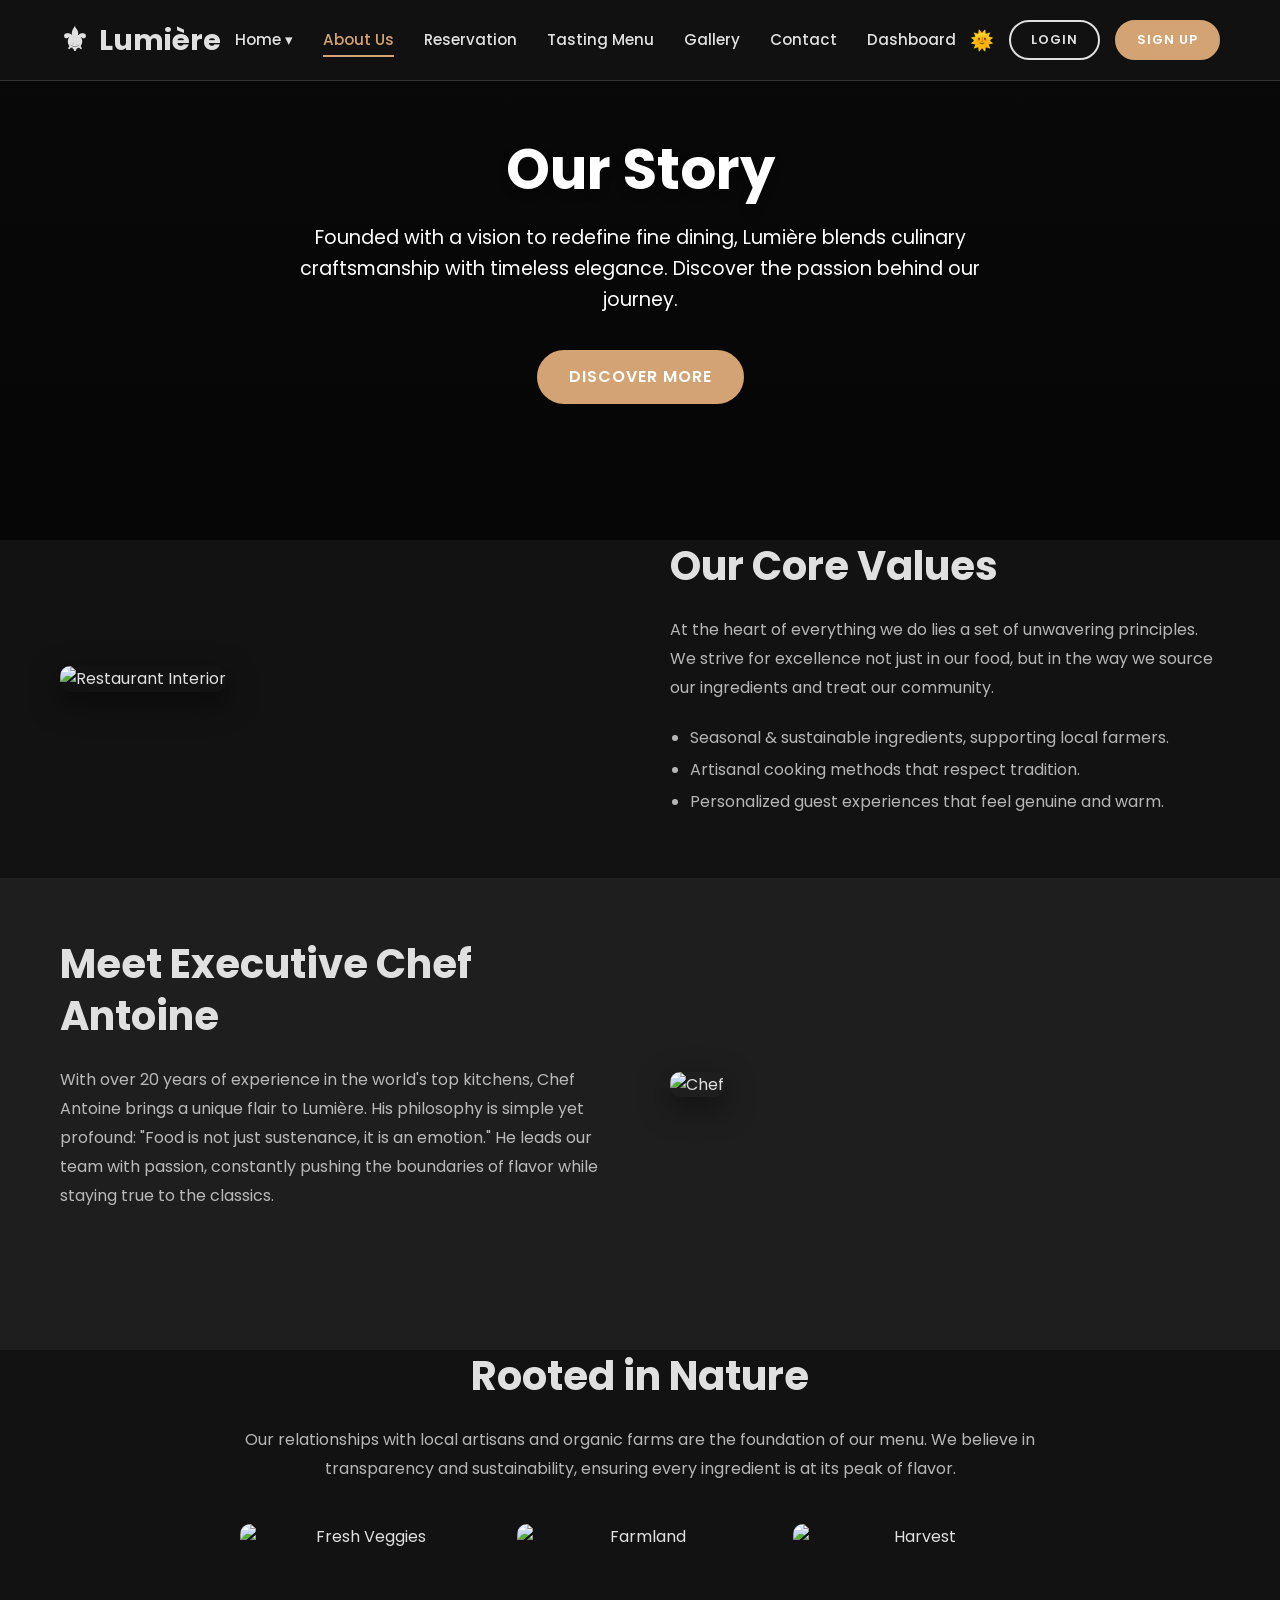
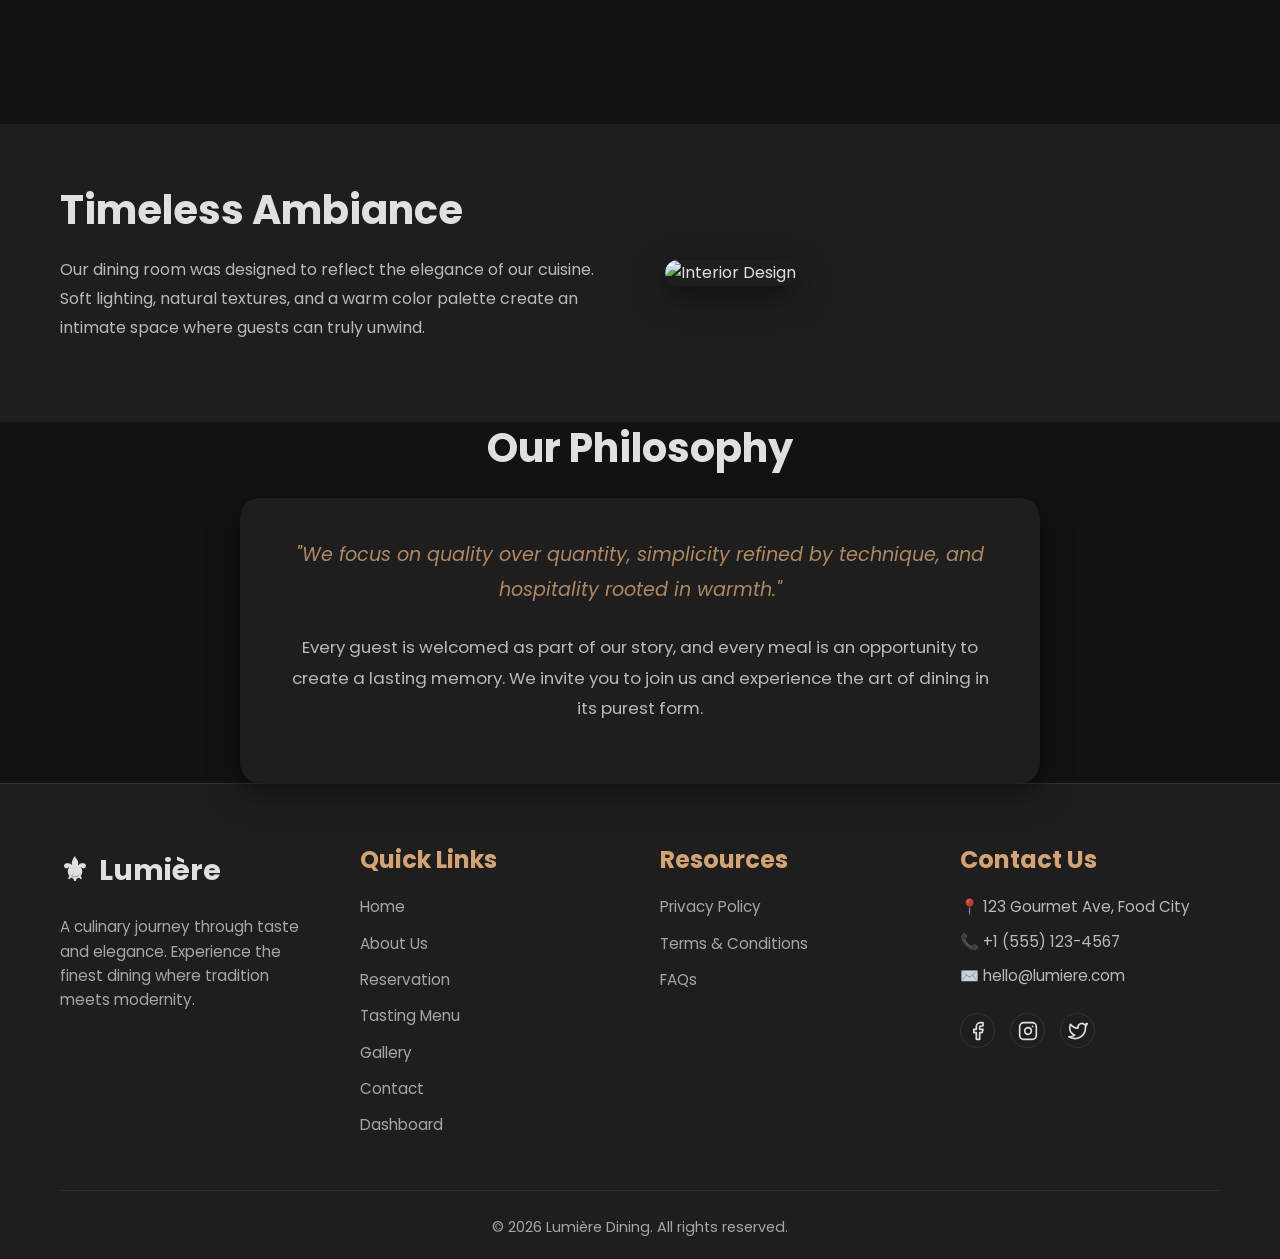
==== about.html @ ebb9480e "space" ====
<!DOCTYPE html>
<html lang="en">

<head>
    <meta charset="UTF-8">
    <meta name="viewport" content="width=device-width, initial-scale=1.0">
    <title>About Us | Lumière Dining</title>
    <link rel="stylesheet" href="css/style.css">
    <link rel="icon"
        href="data:image/svg+xml,<svg xmlns=%22http://www.w3.org/2000/svg%22 viewBox=%220 0 100 100%22><text y=%22.9em%22 font-size=%2290%22>⚜</text></svg>">
    <style>
        .about-img {
            width: 100%;
            height: 400px;
            object-fit: cover;
            border-radius: 10px;
            box-shadow: var(--shadow);
        }
    </style>
</head>

<body data-theme="dark">

    <header>
        <div class="container">
            <nav class="navbar">
                <a href="index.html" class="logo">
                    <span style="font-size: 2rem;">⚜</span> Lumière
                </a>
                <div class="hamburger">☰</div>
                <ul class="nav-links">
                    <li class="nav-item dropdown">
                        <a href="index.html">Home ▾</a>
                        <ul class="dropdown-menu">
                            <li><a href="index.html">Home 1 (Classic)</a></li>
                            <li><a href="home-2.html">Home 2 (Modern)</a></li>
                        </ul>
                    </li>
                    <li class="nav-item"><a href="about.html" class="active">About Us</a></li>
                    <li class="nav-item"><a href="reservation.html">Reservation</a></li>
                    <li class="nav-item"><a href="menu.html">Tasting Menu</a></li>
                    <li class="nav-item"><a href="gallery.html">Gallery</a></li>
                    <li class="nav-item"><a href="contact.html">Contact</a></li>
                    <li class="nav-item"><a href="dashboard.html">Dashboard</a></li>
                </ul>
                <div class="nav-buttons">
                    <button class="theme-toggle" id="theme-toggle"><span>🌞</span></button>
                    <a href="login.html" class="btn btn-outline" style="padding: 8px 20px; font-size: 0.8rem;">Login</a>
                    <a href="signup.html" class="btn" style="padding: 8px 20px; font-size: 0.8rem;">Sign Up</a>
                </div>
            </nav>
        </div>
    </header>

    <!-- Hero Section -->
    <section class="premium-hero"
        style="background-image: url('https://images.unsplash.com/photo-1552566626-52f8b828add9?auto=format&fit=crop&w=1920&q=80');">
        <div class="hero-content">
            <h1 class="fade-in">Our Story</h1>
            <p class="fade-in">Founded with a vision to redefine fine dining, Lumière blends culinary craftsmanship with
                timeless elegance. Discover the passion behind our journey.</p>
            <a href="#core-values" class="btn fade-in">Discover More</a>
        </div>
    </section>

    <!-- Content Sections (Min 5) -->
    <!-- Section 1: Core Values -->
    <section id="core-values" class="container">
        <div class="about-content-grid">
            <div class="slide-in-left">
                <img src="https://images.unsplash.com/photo-1552566626-52f8b828add9?auto=format&fit=crop&w=800&q=80"
                    alt="Restaurant Interior" class="about-img">
            </div>
            <div class="fade-in">
                <h2 style="margin-bottom: 24px;">Our Core Values</h2>
                <p style="opacity: 0.8; margin-bottom: 20px; line-height: 1.8;">
                    At the heart of everything we do lies a set of unwavering principles. We strive for excellence not
                    just in our food, but in the way we source our ingredients and treat our community.
                </p>
                <ul style="margin-top: 20px; opacity: 0.8; list-style: disc; padding-left: 20px; line-height: 2;">
                    <li>Seasonal & sustainable ingredients, supporting local farmers.</li>
                    <li>Artisanal cooking methods that respect tradition.</li>
                    <li>Personalized guest experiences that feel genuine and warm.</li>
                </ul>
            </div>
        </div>
    </section>

    <!-- Section 2: Executive Chef -->
    <section style="background-color: var(--card-bg);">
        <div class="container about-content-grid reverse">
            <div class="slide-in-left">
                <img src="https://images.unsplash.com/photo-1577219491135-ce391730fb2c?auto=format&fit=crop&w=800&q=80"
                    alt="Chef" class="about-img">
            </div>
            <div class="fade-in">
                <h2 style="margin-bottom: 24px;">Meet Executive Chef Antoine</h2>
                <p style="opacity: 0.8; line-height: 1.8;">
                    With over 20 years of experience in the world's top kitchens, Chef Antoine brings a unique flair to
                    Lumière. His philosophy is simple yet profound: "Food is not just sustenance, it is an emotion." He
                    leads our team with passion, constantly pushing the boundaries of flavor while staying true to the
                    classics.
                </p>
            </div>
        </div>
    </section>

    <!-- Section 3: Organic Partnerships -->
    <section class="container">
        <div style="text-align: center; max-width: 800px; margin: 0 auto;">
            <h2 class="fade-in" style="margin-bottom: 24px;">Rooted in Nature</h2>
            <p class="fade-in" style="opacity: 0.8; line-height: 1.8; margin-bottom: 40px;">
                Our relationships with local artisans and organic farms are the foundation of our menu. We believe in
                transparency and sustainability, ensuring every ingredient is at its peak of flavor.
            </p>
            <div class="fade-in"
                style="display: grid; grid-template-columns: repeat(auto-fit, minmax(200px, 1fr)); gap: 30px;">
                <img src="https://images.unsplash.com/photo-1464226184884-fa280b87c399?auto=format&fit=crop&w=400&q=80"
                    alt="Fresh Veggies" style="width: 100%; border-radius: 10px; height: 200px; object-fit: cover;">
                <img src="https://images.unsplash.com/photo-1500651230702-0e2d8a49d4ad?auto=format&fit=crop&w=400&q=80"
                    alt="Farmland" style="width: 100%; border-radius: 10px; height: 200px; object-fit: cover;">
                <img src="https://images.unsplash.com/photo-1495539406979-bf61750d38ad?auto=format&fit=crop&w=400&q=80"
                    alt="Harvest" style="width: 100%; border-radius: 10px; height: 200px; object-fit: cover;">
            </div>
        </div>
    </section>

    <!-- Section 4: Architecture & Design -->
    <section style="background-color: var(--card-bg);">
        <div class="container"
            style="display: grid; grid-template-columns: repeat(auto-fit, minmax(300px, 1fr)); gap: 50px; align-items: center;">
            <div class="fade-in">
                <h2>Timeless Ambiance</h2>
                <p style="opacity: 0.8; line-height: 1.8; margin-top: 20px;">
                    Our dining room was designed to reflect the elegance of our cuisine. Soft lighting, natural
                    textures, and a warm color palette create an intimate space where guests can truly unwind.
                </p>
            </div>
            <div class="slide-in-right">
                <img src="https://images.unsplash.com/photo-1517248135467-4c7edcad34c4?auto=format&fit=crop&w=800&q=80"
                    alt="Interior Design" style="width: 100%; border-radius: 15px; box-shadow: var(--shadow);">
            </div>
        </div>
    </section>

    <!-- Section 5: Our Philosophy -->
    <section class="container">
        <div class="fade-in" style="text-align: center;">
            <h2 style="margin-bottom: 24px;">Our Philosophy</h2>
            <div
                style="max-width: 800px; margin: 0 auto; padding: 40px; background: var(--card-bg); border-radius: 20px; box-shadow: var(--shadow);">
                <p
                    style="font-size: 1.2rem; line-height: 1.8; opacity: 0.8; font-style: italic; color: var(--primary-color);">
                    "We focus on quality over quantity, simplicity refined by technique, and hospitality rooted in
                    warmth."
                </p>
                <p style="font-size: 1.05rem; line-height: 1.8; opacity: 0.8; margin-top: 25px;">
                    Every guest is welcomed as part of our story, and every meal is an opportunity to create a lasting
                    memory. We invite you to join us and experience the art of dining in its purest form.
                </p>
            </div>
        </div>
    </section>

    <footer>
        <div class="container">
            <div class="footer-content">
                <!-- Section 1: Logo & Description -->
                <div class="footer-section">
                    <div class="logo">
                        <span style="font-size: 2rem;">⚜</span> Lumière
                    </div>
                    <p style="margin-top: 20px; opacity: 0.7;">
                        A culinary journey through taste and elegance. Experience the finest dining where tradition
                        meets modernity.
                    </p>
                </div>

                <!-- Section 2: Quick Links -->
                <div class="footer-section">
                    <h3>Quick Links</h3>
                    <ul class="footer-links">
                        <li><a href="index.html">Home</a></li>
                        <li><a href="about.html">About Us</a></li>
                        <li><a href="reservation.html">Reservation</a></li>
                        <li><a href="menu.html">Tasting Menu</a></li>
                        <li><a href="gallery.html">Gallery</a></li>
                        <li><a href="contact.html">Contact</a></li>
                        <li><a href="dashboard.html">Dashboard</a></li>
                    </ul>
                </div>

                <!-- Section 3: Resources -->
                <div class="footer-section">
                    <h3>Resources</h3>
                    <ul class="footer-links">
                        <li><a href="#">Privacy Policy</a></li>
                        <li><a href="#">Terms & Conditions</a></li>
                        <li><a href="#">FAQs</a></li>
                    </ul>
                </div>

                <!-- Section 4: Contact Info -->
                <div class="footer-section">
                    <h3>Contact Us</h3>
                    <div style="opacity: 0.8; margin-bottom: 20px;">
                        <p style="margin-bottom: 10px;">📍 123 Gourmet Ave, Food City</p>
                        <p style="margin-bottom: 10px;">📞 +1 (555) 123-4567</p>
                        <p>✉️ hello@lumiere.com</p>
                    </div>
                    <div class="social-icons">
                        <a href="#" class="social-icon" title="Facebook">
                            <svg viewBox="0 0 24 24" width="20" height="20" stroke="currentColor" stroke-width="2"
                                fill="none" stroke-linecap="round" stroke-linejoin="round">
                                <path d="M18 2h-3a5 5 0 0 0-5 5v3H7v4h3v8h4v-8h3l1-4h-4V7a1 1 0 0 1 1-1h3z"></path>
                            </svg>
                        </a>
                        <a href="#" class="social-icon" title="Instagram">
                            <svg viewBox="0 0 24 24" width="20" height="20" stroke="currentColor" stroke-width="2"
                                fill="none" stroke-linecap="round" stroke-linejoin="round">
                                <rect x="2" y="2" width="20" height="20" rx="5" ry="5"></rect>
                                <path d="M16 11.37A4 4 0 1 1 12.63 8 4 4 0 0 1 16 11.37z"></path>
                                <line x1="17.5" y1="6.5" x2="17.51" y2="6.5"></line>
                            </svg>
                        </a>
                        <a href="#" class="social-icon" title="Twitter">
                            <svg viewBox="0 0 24 24" width="20" height="20" stroke="currentColor" stroke-width="2"
                                fill="none" stroke-linecap="round" stroke-linejoin="round">
                                <path
                                    d="M23 3a10.9 10.9 0 0 1-3.14 1.53 4.48 4.48 0 0 0-7.86 3v1A10.66 10.66 0 0 1 3 4s-4 9 5 13a11.64 11.64 0 0 1-7 2c9 5 20 0 20-11.5a4.5 4.5 0 0 0-.08-.83A7.72 7.72 0 0 0 23 3z">
                                </path>
                            </svg>
                        </a>
                    </div>
                </div>
            </div>

            <div class="footer-bottom">
                &copy; 2026 Lumière Dining. All rights reserved.
            </div>
        </div>
    </footer>

    <!-- Back to Top Button -->
    <button id="back-to-top" title="Go to top">↑</button>

    <script src="js/main.js"></script>
</body>

</html>
---- css/style.css ----
@import url('https://fonts.googleapis.com/css2?family=Poppins:ital,wght@0,300;0,400;0,500;0,600;0,700;1,400&display=swap');

:root {
    /* Light Theme */
    --bg-color: #f8f5f2;
    --text-color: #2c2c2c;
    --primary-color: #d4a373;
    /* Gold/Bronze */
    --secondary-color: #2c2c2c;
    --accent-color: #e07a5f;
    --nav-bg: rgba(255, 255, 255, 0.95);
    --card-bg: #ffffff;
    --shadow: 0 10px 30px rgba(0, 0, 0, 0.1);
    --border-color: #e5e5e5;
}

[data-theme="dark"] {
    /* Dark Theme */
    --bg-color: #121212;
    --text-color: #e0e0e0;
    --primary-color: #d4a373;
    --secondary-color: #ffffff;
    --accent-color: #e07a5f;
    --nav-bg: rgba(18, 18, 18, 0.95);
    --card-bg: #1e1e1e;
    --shadow: 0 10px 30px rgba(0, 0, 0, 0.5);
    --border-color: #333333;
}

* {
    margin: 0;
    padding: 0;
    box-sizing: border-box;
}

html {
    scroll-behavior: smooth;
    font-size: 16px;
}

body {
    font-family: 'Poppins', sans-serif;
    background-color: var(--bg-color);
    color: var(--text-color);
    transition: background-color 0.3s ease, color 0.3s ease;
    overflow-x: hidden;
    line-height: 1.6;
}

h1,
h2,
h3,
h4,
h5,
h6 {
    font-family: 'Poppins', sans-serif;
    font-weight: 700;
    line-height: 1.3;
}

h1 {
    font-size: 3.5rem;
}

h2 {
    font-size: 2.5rem;
}

h3 {
    font-size: 1.8rem;
}

@media (max-width: 768px) {
    h1 {
        font-size: 2.5rem;
    }

    h2 {
        font-size: 2rem;
    }

    h3 {
        font-size: 1.5rem;
    }

    p {
        font-size: 1rem;
    }
}

@media (max-width: 480px) {
    h1 {
        font-size: 2rem;
    }

    h2 {
        font-size: 1.75rem;
    }

    h3 {
        font-size: 1.3rem;
    }
}

/* Responsive Image Class */
.responsive-landscape-img {
    width: 100%;
    height: 500px;
    object-fit: cover;
    border-radius: 20px;
    box-shadow: var(--shadow);
}

@media (max-width: 768px) {
    .responsive-landscape-img {
        height: 350px;
    }
}

@media (max-width: 480px) {
    .responsive-landscape-img {
        height: 250px;
    }
}

a {
    text-decoration: none;
    color: inherit;
    transition: all 0.3s ease;
}

ul {
    list-style: none;
}

/* Container */
.container {
    max-width: 1200px;
    margin: 0 auto;
    padding: 0 20px;
}

/* Button Styles */
.btn {
    display: inline-block;
    padding: 12px 30px;
    background-color: var(--primary-color);
    color: #fff;
    font-weight: 600;
    text-transform: uppercase;
    letter-spacing: 1px;
    border-radius: 50px;
    border: 2px solid var(--primary-color);
    cursor: pointer;
    transition: all 0.3s ease;
}

.btn:hover {
    background-color: transparent;
    color: var(--primary-color);
    transform: translateY(-3px);
    box-shadow: 0 5px 15px rgba(212, 163, 115, 0.4);
}

.btn-outline {
    background-color: transparent;
    border: 2px solid var(--text-color);
    color: var(--text-color);
}

.btn-outline:hover {
    background-color: var(--text-color);
    color: var(--bg-color);
}

/* Header & Navbar */
header {
    position: fixed;
    top: 0;
    left: 0;
    width: 100%;
    z-index: 1000;
    background-color: var(--nav-bg);
    backdrop-filter: blur(10px);
    border-bottom: 1px solid var(--border-color);
    transition: all 0.3s ease;
}

.navbar {
    display: flex;
    justify-content: space-between;
    align-items: center;
    height: 80px;
}

.logo {
    font-family: 'Poppins', sans-serif;
    font-size: 1.8rem;
    font-weight: 700;
    display: flex;
    align-items: center;
    gap: 10px;
}

.logo img {
    height: 40px;
    width: auto;
}

.nav-links {
    display: flex;
    gap: 30px;
}

.nav-item {
    position: relative;
    font-weight: 500;
    font-size: 0.95rem;
}

.nav-item a:hover,
.nav-item a.active {
    color: var(--primary-color);
}

.nav-item a.active::after {
    content: '';
    position: absolute;
    bottom: -5px;
    left: 0;
    width: 100%;
    height: 2px;
    background-color: var(--primary-color);
}

/* Dropdown */
.dropdown {
    position: relative;
}

.dropdown-menu {
    position: absolute;
    top: 100%;
    left: 0;
    background-color: var(--card-bg);
    min-width: 180px;
    box-shadow: var(--shadow);
    opacity: 0;
    visibility: hidden;
    transform: translateY(10px);
    transition: all 0.3s ease;
    border-radius: 8px;
    padding: 10px 0;
    z-index: 1001;
}

.dropdown:hover .dropdown-menu {
    opacity: 1;
    visibility: visible;
    transform: translateY(0);
}

.dropdown-menu li a {
    display: block;
    padding: 10px 20px;
    color: var(--text-color);
}

.dropdown-menu li a:hover {
    background-color: rgba(212, 163, 115, 0.1);
    color: var(--primary-color);
    padding-left: 25px;
    /* Slight movement */
}

/* Nav Buttons */
.nav-buttons {
    display: flex;
    align-items: center;
    gap: 15px;
}

.theme-toggle {
    background: none;
    border: none;
    cursor: pointer;
    font-size: 1.2rem;
    color: var(--text-color);
    transition: transform 0.3s ease;
}

.theme-toggle:hover {
    transform: rotate(15deg);
}

/* Animations */
/* Mobile Navbar Fix for Overflow */
@media (max-width: 550px) {
    .container {
        padding: 0 25px;
        /* Increased padding to prevent text cutoff */
    }

    .navbar {
        height: 70px;
        /* Compact height */
    }

    .logo {
        font-size: 1.4rem;
    }

    .logo span {
        font-size: 1.6rem !important;
    }

    .nav-buttons {
        gap: 8px;
    }

    .nav-buttons .btn,
    .nav-buttons .btn-outline {
        padding: 5px 10px !important;
        font-size: 0.7rem !important;
        white-space: nowrap;
        height: auto;
        line-height: 1.2;
        letter-spacing: 0.5px;
    }

    .theme-toggle {
        font-size: 1rem;
    }

    .hamburger {
        font-size: 1.3rem;
        margin-left: 10px;
    }
}

.fade-in {
    opacity: 0;
    transform: translateY(20px);
    transition: opacity 0.8s ease, transform 0.8s ease;
}

.fade-in.visible {
    opacity: 1;
    transform: translateY(0);
}

.slide-in-left {
    opacity: 0;
    transform: translateX(-50px);
    transition: opacity 0.8s ease, transform 0.8s ease;
}

.slide-in-left.visible {
    opacity: 1;
    transform: translateX(0);
}

.reveal-text {
    position: relative;
    overflow: hidden;
}

.reveal-text::after {
    content: '';
    position: absolute;
    top: 0;
    left: 0;
    width: 100%;
    height: 100%;
    background-color: var(--primary-color);
    transform: translateX(-100%);
    transition: transform 0.6s cubic-bezier(0.77, 0, 0.175, 1);
}

.reveal-text.visible::after {
    transform: translateX(100%);
}

.pop-in {
    opacity: 0;
    transform: scale(0.9);
    transition: opacity 0.6s cubic-bezier(0.175, 0.885, 0.32, 1.275), transform 0.6s cubic-bezier(0.175, 0.885, 0.32, 1.275);
}

.pop-in.visible {
    opacity: 1;
    transform: scale(1);
}

/* Mobile Menu */
.hamburger {
    display: none;
    cursor: pointer;
}

/* Unified Premium Hero System */
.premium-hero {
    position: relative;
    width: 100%;
    height: 60vh;
    /* Consistent compressed height */
    min-height: 450px;
    display: flex;
    align-items: center;
    justify-content: center;
    text-align: center;
    color: #ffffff;
    overflow: hidden;
    /* Account for fixed header */
    padding-top: 80px;
    background-size: cover;
    background-position: center;
    background-repeat: no-repeat;
}

.premium-hero::before {
    content: '';
    position: absolute;
    top: 0;
    left: 0;
    width: 100%;
    height: 100%;
    background: linear-gradient(rgba(0, 0, 0, 0.5), rgba(0, 0, 0, 0.7));
    z-index: 1;
}

.hero-content {
    position: relative;
    z-index: 2;
    max-width: 900px;
    padding: 0 20px;
}

.hero-content h1 {
    font-size: 3.5rem;
    margin-bottom: 20px;
    line-height: 1.2;
    text-shadow: 0 4px 10px rgba(0, 0, 0, 0.3);
}

.hero-content p {
    font-size: 1.2rem;
    margin-bottom: 35px;
    opacity: 0.9;
    line-height: 1.6;
    max-width: 700px;
    margin-left: auto;
    margin-right: auto;
}

@media (max-width: 768px) {
    .premium-hero {
        height: auto;
        min-height: 500px;
        padding-top: 70px;
    }

    .hero-content h1 {
        font-size: 2.5rem;
    }

    .hero-content p {
        font-size: 1rem;
    }
}

/* Default Hero Styles (Desktop) */
#hero {
    background-image: url('../images/hero_bg.jpg');
}

/* Home 2 Tablet & Mobile Fixes */
.reservation-grid,
.contact-grid {
    gap: 30px;
}

/* Specific Home 2 Mobile Query to fix Image Visibility and Stacking */
@media (max-width: 768px) {

    /* Home 2 Hero Specifics */
    .home2-hero-container {
        display: flex !important;
        flex-direction: column-reverse !important;
        /* Forces Image (2nd child) to be on TOP */
        gap: 20px !important;
    }

    .home2-hero-image {
        width: 100% !important;
        max-width: 100% !important;
    }

    .home2-hero-image>div {
        height: 300px !important;
        /* Ensure image has explicit height on mobile */
        max-width: 100% !important;
    }

    .home2-hero-text h1 {
        font-size: 1.8rem !important;
        /* Balanced size for mobile - not too small, not too big */
        line-height: 1.2;
    }

    .home2-hero-text p {
        font-size: 1rem !important;
        max-width: 100% !important;
    }

    /* General responsive padding adjustments */
    section {
        padding: 40px 0 !important;
        /* Reduce excessive spacing */
        min-height: auto !important;
        /* Allow sections to shrink */
    }
}

/* Tablet Optimizations for Home 2 */
@media (max-width: 1024px) {
    .home2-hero {
        padding-top: 120px !important;
        /* Account for navbar */
        min-height: auto !important;
        padding-bottom: 40px !important;
    }

    .home2-hero-container {
        gap: 30px;
    }

    /* Ensure no massive gaps throughout the page on tablet */
    section {
        padding: 50px 0;
    }
}


@media (max-width: 968px) {
    .nav-links {
        display: none;
        /* Can be enhanced for mobile overlay later */
        position: absolute;
        top: 80px;
        left: 0;
        width: 100%;
        background-color: var(--bg-color);
        flex-direction: column;
        padding: 20px;
        box-shadow: var(--shadow);
    }

    .nav-links.active {
        display: flex;
    }

    .hamburger {
        display: block;
        font-size: 1.5rem;
    }
}

/* Section Basics - Optimized Spacing */
section {
    padding: 80px 0;
    /* Increased for better breathing room */
    position: relative;
    /* Ensure containment */
    z-index: 1;
    /* Prevent overlap issues */
}

/* Ensure sections with background images have proper spacing */
section[style*="background"] {
    padding: 60px 0 !important;
    /* Reduced padding for shorter sections */
}

/* Global Heading Spacing & Consistency */
h1,
h2,
h3 {
    margin-bottom: 20px;
    /* Standardized from 24px/various */
}

p {
    margin-bottom: 20px;
    /* Consistent paragraph spacing */
}

/* Stats Header Styling */
.stats-header {
    text-align: center;
    max-width: 800px;
    margin: 0 auto 50px auto;
}

.stats-header h2 {
    margin-bottom: 20px;
    font-size: 2.5rem;
}

.stats-header p {
    font-size: 1.1rem;
    line-height: 1.8;
    opacity: 0.9;
}

/* Tablet Optimizations */
@media (max-width: 1024px) {
    section {
        padding: 60px 0;
    }

    section[style*="background"] {
        padding: 80px 0 !important;
    }
}

/* Mobile Optimizations */
@media (max-width: 768px) {
    section {
        padding: 50px 0 !important;
        /* Force compact but adequate spacing */
    }

    section[style*="background"] {
        padding: 60px 0 !important;
    }

    .stats-header h2 {
        font-size: 2rem;
    }
}

/* About Page Layout */
.about-content-grid {
    display: grid;
    grid-template-columns: 1fr 1fr;
    gap: 60px;
    align-items: center;
    margin-bottom: 60px;
    /* Reduced from 100px */
}

.about-content-grid.reverse {
    direction: rtl;
    /* Swap columns on desktop visually */
}

.about-content-grid.reverse>* {
    direction: ltr;
    /* Reset text direction for children */
}

/* Global Responsive Image */
img {
    max-width: 100%;
    height: auto;
    object-fit: cover;
}

@media (max-width: 768px) {
    .container {
        padding: 0 30px;
        /* Enhanced padding for mobile */
    }

    .about-content-grid {
        display: flex;
        flex-direction: column;
        margin-bottom: 60px;
        gap: 40px;
        direction: ltr !important;
        text-align: center;
        /* Center text on mobile */
    }

    .about-content-grid ul {
        display: inline-block;
        text-align: left;
        /* Keep list items left-aligned for readability */
        margin-top: 20px;
    }

    .about-img {
        height: auto !important;
        width: 100%;
        max-height: 500px;
        object-fit: cover;
        margin: 0 auto;
        /* Center image */
        display: block;
    }
}

/* Footer */
footer {
    background-color: var(--card-bg);
    padding: 60px 0 20px;
    /* Reduced top padding */
    border-top: 1px solid var(--border-color);
    font-size: 0.95rem;
}

.footer-content {
    display: grid;
    grid-template-columns: repeat(auto-fit, minmax(220px, 1fr));
    gap: 40px;
    margin-bottom: 40px;
    /* Reduced from 50px */
    text-align: left;
}

.footer-section h3 {
    margin-bottom: 20px;
    font-size: 1.5rem;
    color: var(--primary-color);
    font-family: 'Poppins', sans-serif;
}

.footer-section h4 {
    margin-bottom: 20px;
    font-size: 1.1rem;
    color: var(--text-color);
    font-weight: 600;
}

.footer-links li {
    margin-bottom: 12px;
}

.footer-links a {
    opacity: 0.7;
    transition: all 0.3s ease;
    display: inline-block;
}

.footer-links a:hover {
    opacity: 1;
    color: var(--primary-color);
    transform: translateX(5px);
}

.social-icons {
    display: flex;
    gap: 15px;
    margin-top: 25px;
}

.social-icon {
    width: 35px;
    height: 35px;
    border: 1px solid var(--border-color);
    border-radius: 50%;
    display: flex;
    align-items: center;
    justify-content: center;
    transition: all 0.3s ease;
    color: var(--text-color);
}

.social-icon:hover {
    background-color: var(--primary-color);
    color: #fff;
    border-color: var(--primary-color);
    transform: translateY(-3px);
}

.footer-bottom {
    padding-top: 25px;
    border-top: 1px solid var(--border-color);
    font-size: 0.9rem;
    opacity: 0.7;
    text-align: center;
}

/* Back to Top */
#back-to-top {
    position: fixed;
    bottom: 30px;
    right: 30px;
    background-color: var(--primary-color);
    color: #fff;
    width: 50px;
    height: 50px;
    border-radius: 50%;
    display: flex;
    align-items: center;
    justify-content: center;
    cursor: pointer;
    box-shadow: 0 5px 15px rgba(0, 0, 0, 0.3);
    opacity: 0;
    visibility: hidden;
    transform: translateY(20px);
    transition: all 0.3s ease;
    z-index: 900;
    font-size: 1.5rem;
    border: none;
}

#back-to-top.visible {
    opacity: 1;
    visibility: visible;
    transform: translateY(0);
}

#back-to-top:hover {
    transform: translateY(-5px);
    background-color: var(--accent-color);
}

/* Form Styles */
.form-group {
    margin-bottom: 20px;
}

.form-group label {
    display: block;
    margin-bottom: 8px;
    font-weight: 500;
}

.form-control {
    width: 100%;
    padding: 12px 15px;
    background-color: transparent;
    border: 1px solid var(--border-color);
    color: var(--text-color);
    font-family: 'Poppins', sans-serif;
    border-radius: 5px;
    transition: border-color 0.3s ease;
}

.form-control:focus {
    outline: none;
    border-color: var(--primary-color);
}

/* Modal */
.modal {
    position: fixed;
    top: 0;
    left: 0;
    width: 100%;
    height: 100%;
    background: rgba(0, 0, 0, 0.5);
    display: flex;
    justify-content: center;
    align-items: center;
    z-index: 2000;
    opacity: 0;
    visibility: hidden;
    transition: all 0.3s ease;
}

.modal.active {
    opacity: 1;
    visibility: visible;
}

.modal-content {
    background: var(--card-bg);
    padding: 40px;
    border-radius: 10px;
    text-align: center;
    max-width: 500px;
    width: 90%;
    transform: translateY(20px);
    transition: transform 0.3s ease;
    box-shadow: var(--shadow);
}

.modal.active .modal-content {
    transform: translateY(0);
}

/* Pop-up Animation */
@keyframes popUp {
    0% {
        opacity: 0;
        transform: scale(0.8);
    }

    100% {
        opacity: 1;
        transform: scale(1);
    }
}

.pop-up {
    animation: popUp 0.6s cubic-bezier(0.175, 0.885, 0.32, 1.275) forwards;
}

/* Social Buttons */
.social-btn {
    display: flex;
    align-items: center;
    justify-content: center;
    flex: 1;
    padding: 12px;
    border: 1px solid var(--border-color);
    border-radius: 50px;
    background-color: var(--card-bg);
    color: var(--text-color);
    font-weight: 500;
    cursor: pointer;
    transition: all 0.3s ease;
    gap: 10px;
}

.social-btn:hover {
    transform: translateY(-2px);
    box-shadow: 0 5px 15px rgba(0, 0, 0, 0.1);
    border-color: var(--primary-color);
}

.social-grid {
    display: flex;
    gap: 15px;
    margin-top: 5px;
    margin-bottom: 25px;
}

@media (max-width: 480px) {
    .social-grid {
        flex-direction: column;
        gap: 10px;
    }
}

.social-btn img,
.social-btn svg {
    width: 20px;
    height: 20px;
}

.divider {
    display: flex;
    align-items: center;
    margin: 20px 0;
    opacity: 0.6;
}

.divider::before,
.divider::after {
    content: '';
    flex: 1;
    height: 1px;
    background: var(--border-color);
}

.divider span {
    padding: 0 10px;
    font-size: 0.9rem;
}

.back-home {
    display: inline-block;
    margin-top: 20px;
    color: var(--primary-color);
    font-size: 0.9rem;
    text-decoration: none;
    transition: letter-spacing 0.3s ease;
}

/* Standard Grid for Pages */
.contact-grid {
    display: grid;
    grid-template-columns: repeat(auto-fit, minmax(350px, 1fr));
    gap: 40px;
    align-items: start;
}

@media (max-width: 768px) {
    .contact-grid {
        grid-template-columns: 1fr;
    }
}

/* Reservation Grid */
.reservation-grid {
    display: grid;
    grid-template-columns: 1fr 1fr;
    gap: 0;
    box-shadow: var(--shadow);
    border-radius: 15px;
    overflow: hidden;
    background: var(--card-bg);
}

.reservation-image-col {
    background-image: url('https://images.pexels.com/photos/941861/pexels-photo-941861.jpeg?auto=compress&cs=tinysrgb&w=800');
    background-size: cover;
    background-position: center;
    min-height: 500px;
    position: relative;
    display: flex;
    align-items: center;
    justify-content: center;
    padding: 40px;
}

.reservation-image-col::before {
    content: '';
    position: absolute;
    top: 0;
    left: 0;
    width: 100%;
    height: 100%;
    background: rgba(0, 0, 0, 0.4);
}

.reservation-image-content {
    position: relative;
    z-index: 1;
    color: #fff;
    text-align: center;
}

.reservation-image-content h3 {
    font-size: 2.5rem;
    font-family: 'Poppins', sans-serif;
    margin-bottom: 15px;
}

.reservation-image-content p {
    font-size: 1.1rem;
    opacity: 0.9;
}

@media (max-width: 900px) {
    .reservation-grid {
        grid-template-columns: 1fr;
    }

    .reservation-image-col {
        min-height: 300px;
        order: -1;
    }
}

/* Map Container */
.map-container {
    width: 100%;
    height: 500px;
    border-radius: 20px;
    overflow: hidden;
    position: relative;
    background: #f5f5f5;
    box-shadow: var(--shadow);
    z-index: 1;
}

.map-container iframe {
    position: absolute;
    top: 0;
    left: 0;
    width: 100% !important;
    height: 100% !important;
    border: 0;
    z-index: 2;
    display: block;
}

/* Ensure no pseudo-elements block it */
.map-container::before,
.map-container::after {
    display: none !important;
    content: none !important;
}

@media (max-width: 768px) {
    .map-container {
        height: 400px;
    }
}

/* Stats Section Header */
.stats-header {
    text-align: center;
    margin-bottom: 60px;
    max-width: 800px;
    margin-left: auto;
    margin-right: auto;
}

.stats-header h2 {
    font-size: 3rem;
    margin-bottom: 20px;
    text-shadow: 0 2px 4px rgba(0, 0, 0, 0.3);
    color: #ffffff;
}

.stats-header p {
    font-size: 1.2rem;
    opacity: 0.95;
    line-height: 1.8;
    text-shadow: 0 1px 2px rgba(0, 0, 0, 0.3);
    color: #ffffff;
}

@media (max-width: 768px) {
    .stats-header h2 {
        font-size: 2.2rem;
    }
}

/* Header Spacer */
.header-spacer {
    height: 80px;
}

@media (max-width: 768px) {
    .header-spacer {
        height: 80px;
    }
}

/* Contact Page Specifics */
/* Contact Page Specifics */
.contact-hero {
    background-image: url('../images/contact-hero.png');
    background-size: cover;
    background-position: center;
    position: relative;
    height: 35vh;
    min-height: 300px;
    display: flex;
    flex-direction: column;
    justify-content: center;
    align-items: center;
    text-align: center;
    color: #ffffff;
    margin-bottom: 20px;
    padding: 60px 20px;
    /* Added padding for better content spacing */
}

@media (max-width: 768px) {
    .contact-hero {
        height: auto;
        min-height: 350px;
        /* Reduced min-height for mobile */
        padding: 100px 20px 60px 20px;
        /* Extra top padding for fixed header */
    }

    .contact-hero h1 {
        font-size: 2.5rem !important;
        /* Smaller heading on mobile */
    }

    .contact-hero p {
        font-size: 1rem !important;
    }
}

.contact-hero::before {
    content: '';
    position: absolute;
    top: 0;
    left: 0;
    width: 100%;
    height: 100%;
    background: linear-gradient(rgba(0, 0, 0, 0.4), rgba(0, 0, 0, 0.7));
    z-index: 1;
}

/* Hero content styles moved to unified premium-hero system */

.contact-section-title {
    text-align: center;
    font-family: 'Poppins', sans-serif;
    font-size: 2.5rem;
    margin-bottom: 15px;
    color: var(--primary-color);
}

.premium-form-container {
    max-width: 700px;
    margin: 0 auto 20px auto;
    background: var(--card-bg);
    padding: 40px;
    border-radius: 15px;
    box-shadow: var(--shadow);
    border: 1px solid var(--border-color);
}

.contact-details-stacked {
    text-align: center;
    margin: 0 auto 20px auto;
    max-width: 800px;
    padding: 40px;
    background: var(--bg-color);
    /* Slight contrast or transparent */
}

.contact-details-stacked h3 {
    font-size: 2rem;
    margin-bottom: 25px;
    color: var(--text-color);
}

/* Full Width Map -> Balanced Container Map */
.full-width-map-container {
    width: 100%;
    max-width: 1200px;
    height: 400px;
    margin: 0 auto 60px auto;
    /* Centered with bottom spacing */
    position: relative;
    background: #f0f0f0;
    border-radius: 15px;
    overflow: hidden;
    box-shadow: var(--shadow);
}

@media (max-width: 768px) {
    .full-width-map-container {
        height: 350px;
        /* Reduced tablet height */
        width: 90%;
        /* Add some side spacing on tablet */
    }
}

@media (max-width: 576px) {
    .full-width-map-container {
        height: 300px;
        /* Reduced mobile height */
        width: 90%;
        /* Add ample side margin */
    }
}

/* Experience Cards */
.experience-card {
    background: var(--card-bg);
    border-radius: 15px;
    overflow: hidden;
    box-shadow: var(--shadow);
    transition: transform 0.3s ease, box-shadow 0.3s ease;
    text-align: center;
    height: 100%;
    display: flex;
    flex-direction: column;
}

.experience-card:hover {
    transform: translateY(-10px);
    box-shadow: 0 15px 30px rgba(0, 0, 0, 0.3);
}

.experience-img-container {
    height: 200px;
    width: 100%;
    overflow: hidden;
    position: relative;
}

.experience-img-container img {
    width: 100%;
    height: 100%;
    object-fit: cover;
    transition: transform 0.5s ease;
}

.experience-card:hover .experience-img-container img {
    transform: scale(1.1);
}

.experience-content {
    padding: 30px;
    flex-grow: 1;
    display: flex;
    flex-direction: column;
    justify-content: center;
}

.experience-content h3 {
    margin-bottom: 15px;
    color: var(--primary-color);
    font-size: 1.5rem;
}

.experience-content p {
    opacity: 0.8;
    line-height: 1.6;
    color: var(--text-color);
}

/* Home 2 Experience Grid Responsive */
@media (max-width: 900px) {
    .experience-grid {
        grid-template-columns: repeat(2, 1fr) !important;
    }
}

@media (max-width: 600px) {
    .experience-grid {
        grid-template-columns: 1fr !important;
    }
}

/* Chef's Philosophy Image */
.chef-philosophy-img {
    width: 60%;
    max-width: 800px;
    height: auto;
    border-radius: 15px;
    box-shadow: var(--shadow);
    display: block;
}

@media (max-width: 1024px) {
    .chef-philosophy-img {
        width: 70%;
    }
}

@media (max-width: 768px) {
    .chef-philosophy-img {
        width: 95%;
    }
}

.contact-info-item {
    margin-bottom: 15px;
    font-size: 1.1rem;
    opacity: 0.8;
}

/* Tablet/Mobile Adjustments for Menu Page */
@media (max-width: 900px) {
    .menu-section {
        margin-bottom: 50px !important;
        /* Reduced from 80px */
    }

    .menu-title {
        margin-bottom: 25px !important;
        /* Reduced from 40px */
        font-size: 2rem !important;
    }

    .tasting-hero {
        margin-bottom: 40px !important;
    }
}

/* Signature Experience Grid */
.signature-experience-grid {
    display: grid;
    grid-template-columns: 1fr 1fr;
    gap: 50px;
    align-items: center;
}

@media (max-width: 768px) {
    .signature-experience-grid {
        grid-template-columns: 1fr;
        text-align: center;
    }
}
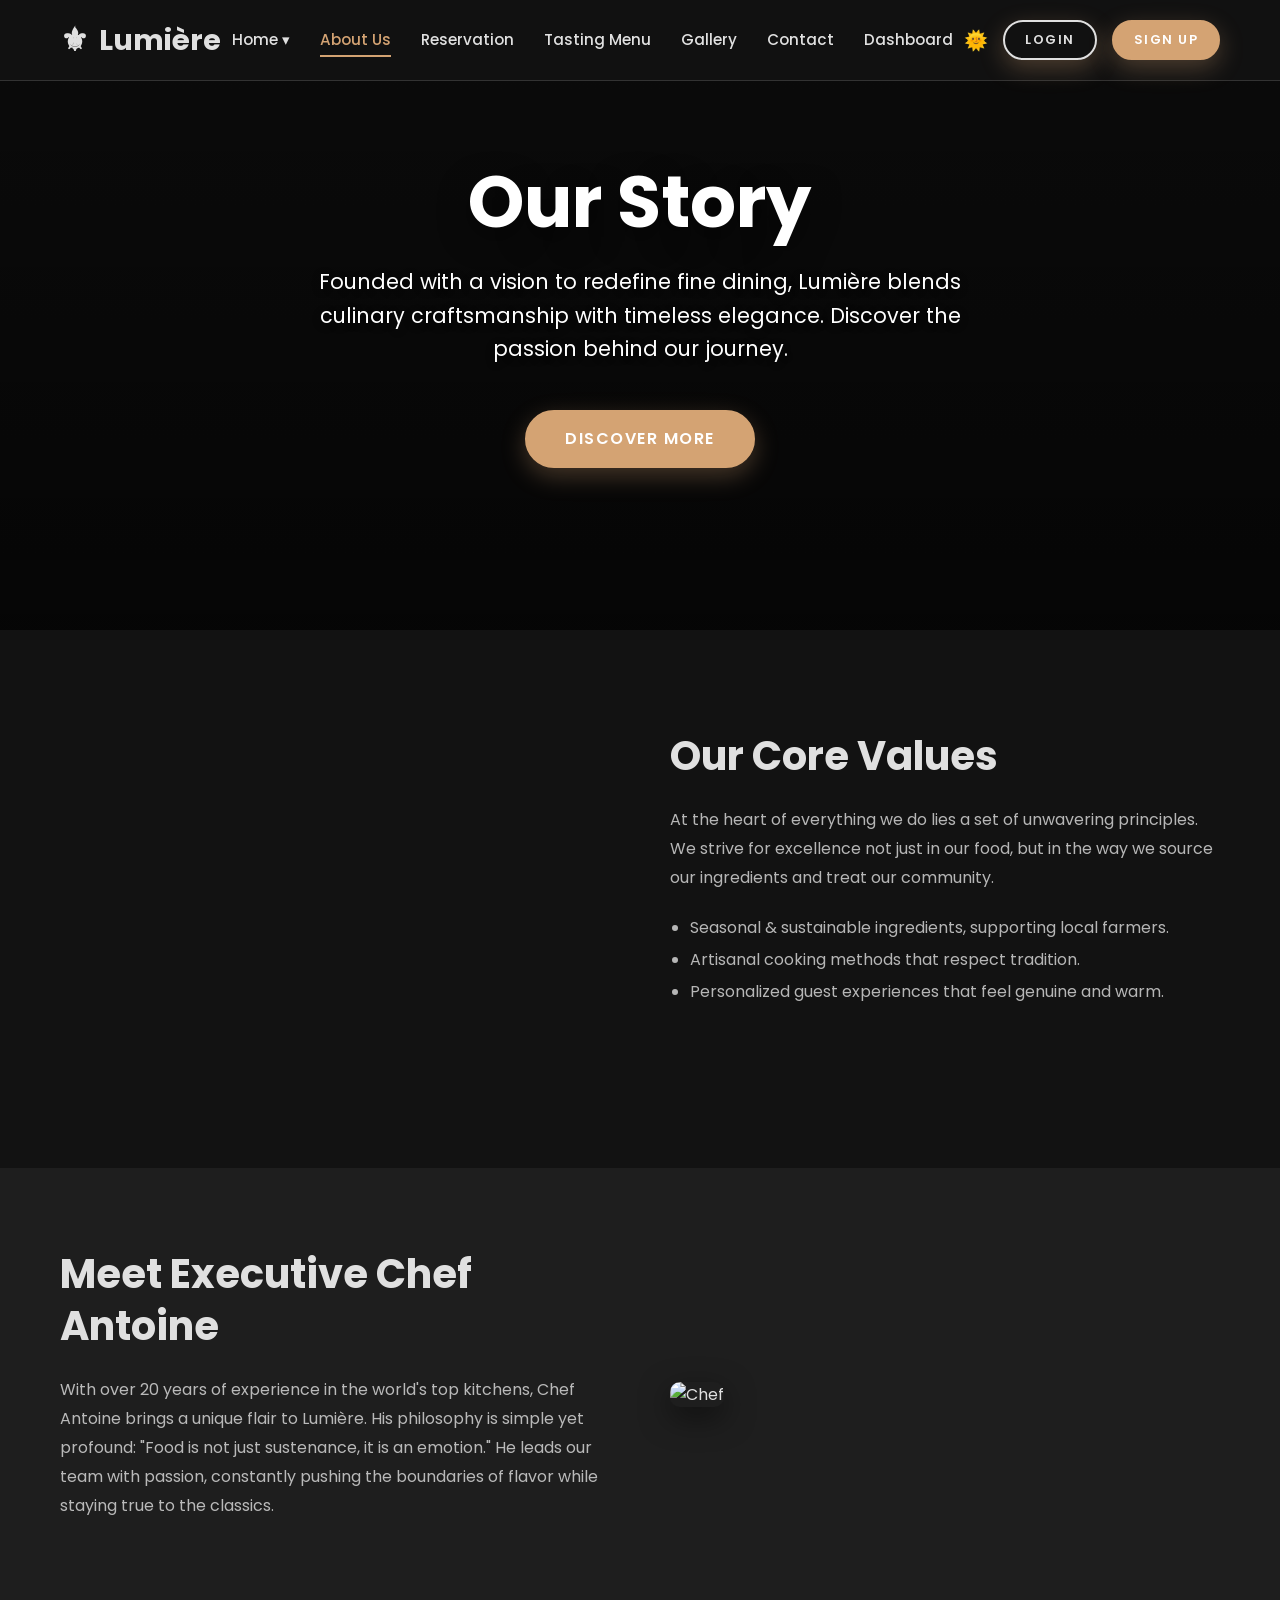
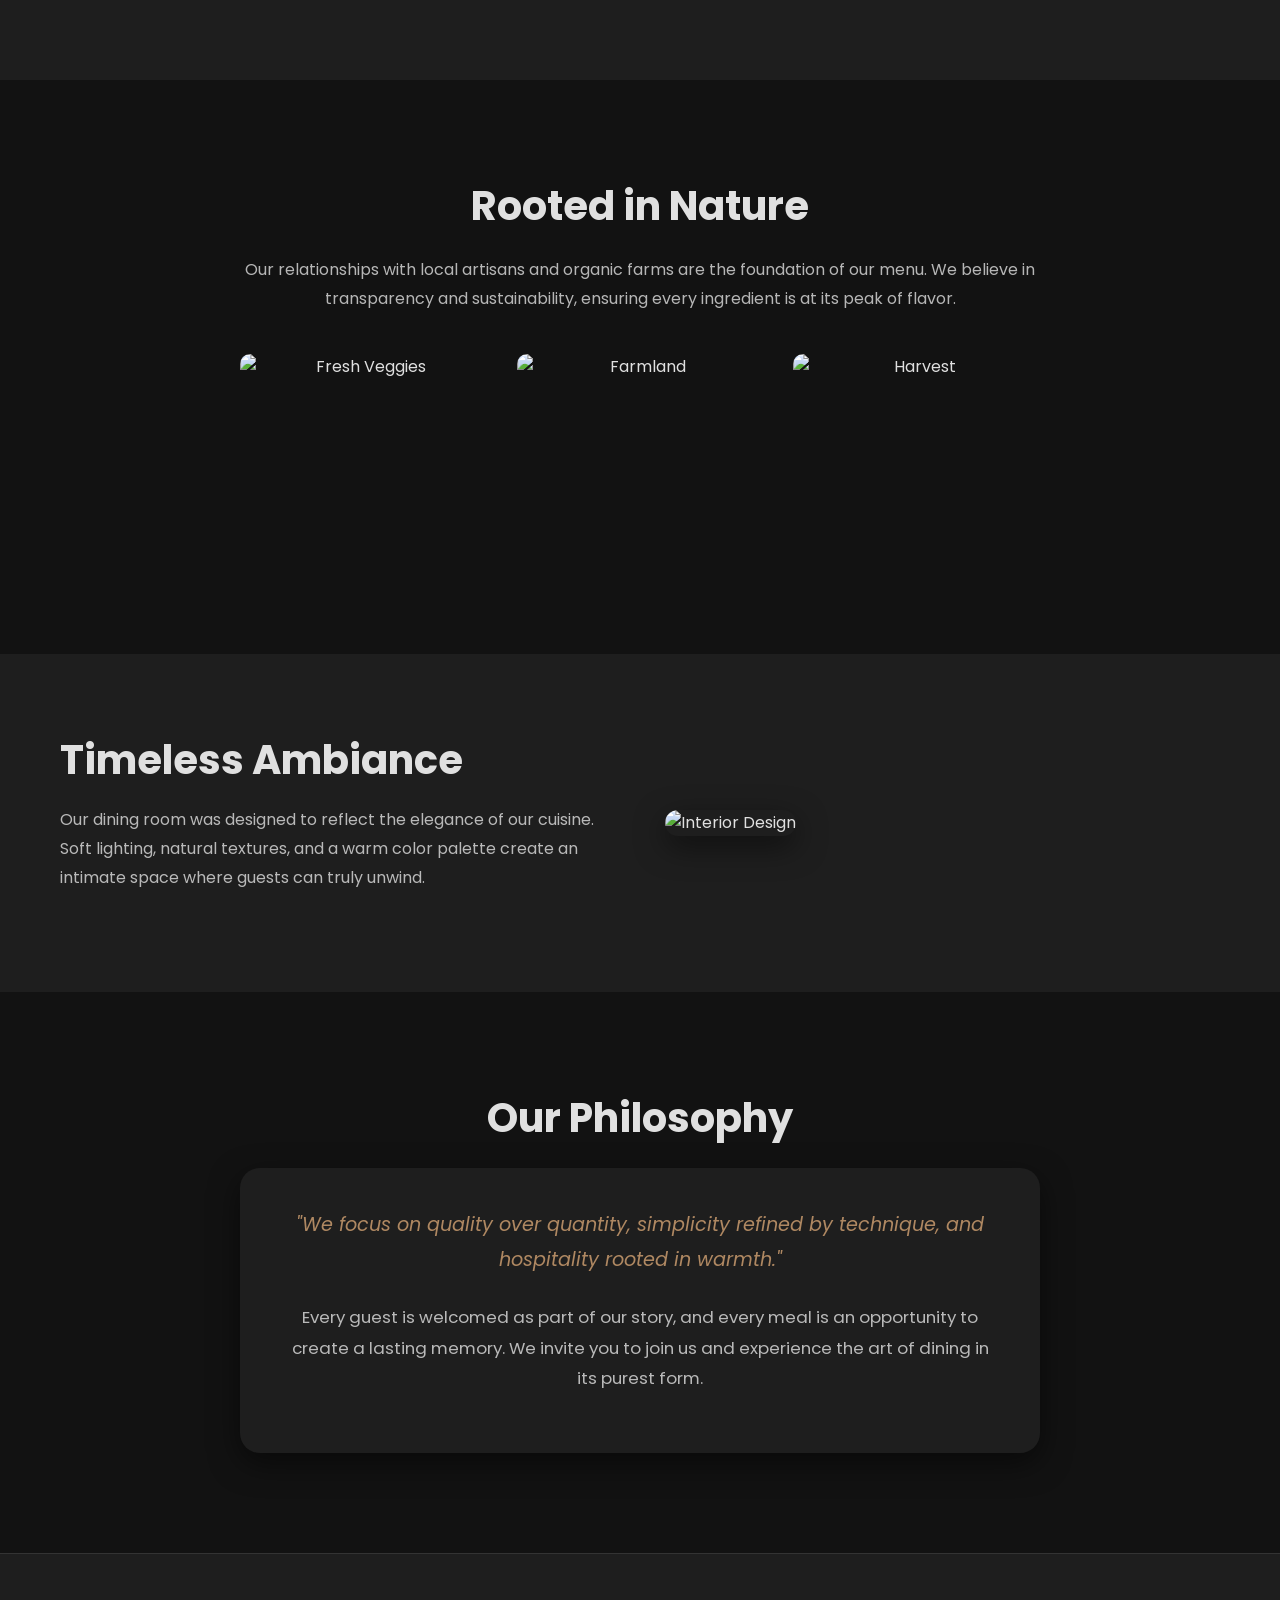
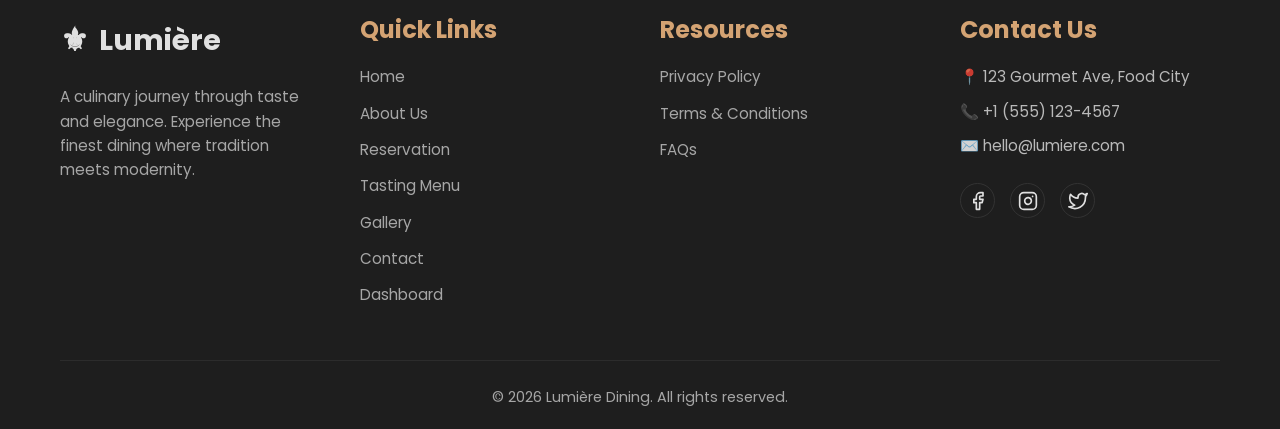
==== commit fec931eb: "faq" ====
--- a/about.html
+++ b/about.html
@@ -65,7 +65,7 @@
 
     <!-- Content Sections (Min 5) -->
     <!-- Section 1: Core Values -->
-    <section id="core-values" class="container">
+    <section id="core-values" class="container" style="padding: 100px 20px;">
         <div class="about-content-grid">
             <div class="slide-in-left">
                 <img src="https://images.unsplash.com/photo-1552566626-52f8b828add9?auto=format&fit=crop&w=800&q=80"
@@ -87,7 +87,7 @@
     </section>
 
     <!-- Section 2: Executive Chef -->
-    <section style="background-color: var(--card-bg);">
+    <section style="background-color: var(--card-bg); padding: 100px 0;">
         <div class="container about-content-grid reverse">
             <div class="slide-in-left">
                 <img src="https://images.unsplash.com/photo-1577219491135-ce391730fb2c?auto=format&fit=crop&w=800&q=80"
@@ -106,7 +106,7 @@
     </section>
 
     <!-- Section 3: Organic Partnerships -->
-    <section class="container">
+    <section class="container" style="padding: 100px 20px;">
         <div style="text-align: center; max-width: 800px; margin: 0 auto;">
             <h2 class="fade-in" style="margin-bottom: 24px;">Rooted in Nature</h2>
             <p class="fade-in" style="opacity: 0.8; line-height: 1.8; margin-bottom: 40px;">
@@ -126,7 +126,7 @@
     </section>
 
     <!-- Section 4: Architecture & Design -->
-    <section style="background-color: var(--card-bg);">
+    <section style="background-color: var(--card-bg); padding: 100px 0;">
         <div class="container"
             style="display: grid; grid-template-columns: repeat(auto-fit, minmax(300px, 1fr)); gap: 50px; align-items: center;">
             <div class="fade-in">
@@ -144,7 +144,7 @@
     </section>
 
     <!-- Section 5: Our Philosophy -->
-    <section class="container">
+    <section class="container" style="padding: 100px 20px;">
         <div class="fade-in" style="text-align: center;">
             <h2 style="margin-bottom: 24px;">Our Philosophy</h2>
             <div
--- a/css/style.css
+++ b/css/style.css
@@ -45,6 +45,8 @@
     transition: background-color 0.3s ease, color 0.3s ease;
     overflow-x: hidden;
     line-height: 1.6;
+    overflow-wrap: break-word;
+    word-wrap: break-word;
 }
 
 h1,
@@ -56,6 +58,9 @@
     font-family: 'Poppins', sans-serif;
     font-weight: 700;
     line-height: 1.3;
+    overflow-wrap: break-word;
+    /* Ensure headings wrap on mobile */
+    word-wrap: break-word;
 }
 
 h1 {
@@ -90,15 +95,16 @@
 
 @media (max-width: 480px) {
     h1 {
-        font-size: 2rem;
+        font-size: 1.8rem;
+        /* Slightly smaller for very small screens */
     }
 
     h2 {
-        font-size: 1.75rem;
+        font-size: 1.5rem;
     }
 
     h3 {
-        font-size: 1.3rem;
+        font-size: 1.2rem;
     }
 }
 
@@ -140,26 +146,35 @@
     padding: 0 20px;
 }
 
+section {
+    padding: 120px 0;
+    /* Editorial spacing for premium feel */
+}
+
 /* Button Styles */
 .btn {
     display: inline-block;
-    padding: 12px 30px;
+    padding: 14px 38px;
     background-color: var(--primary-color);
-    color: #fff;
+    color: #ffffff;
+    font-family: 'Poppins', sans-serif;
+    font-size: 1rem;
     font-weight: 600;
     text-transform: uppercase;
-    letter-spacing: 1px;
+    letter-spacing: 1.5px;
     border-radius: 50px;
+    /* Pillow shape */
     border: 2px solid var(--primary-color);
     cursor: pointer;
-    transition: all 0.3s ease;
+    transition: all 0.4s cubic-bezier(0.165, 0.84, 0.44, 1);
+    box-shadow: 0 8px 25px rgba(212, 163, 115, 0.3);
 }
 
 .btn:hover {
     background-color: transparent;
     color: var(--primary-color);
-    transform: translateY(-3px);
-    box-shadow: 0 5px 15px rgba(212, 163, 115, 0.4);
+    transform: translateY(-5px);
+    box-shadow: 0 15px 35px rgba(212, 163, 115, 0.5);
 }
 
 .btn-outline {
@@ -297,44 +312,31 @@
 /* Mobile Navbar Fix for Overflow */
 @media (max-width: 550px) {
     .container {
-        padding: 0 25px;
-        /* Increased padding to prevent text cutoff */
+        padding: 0 15px;
+        /* Reduced padding to give more space for content */
     }
 
     .navbar {
         height: 70px;
-        /* Compact height */
     }
 
     .logo {
-        font-size: 1.4rem;
-    }
-
-    .logo span {
-        font-size: 1.6rem !important;
-    }
-
-    .nav-buttons {
-        gap: 8px;
+        font-size: 1.3rem;
     }
 
     .nav-buttons .btn,
     .nav-buttons .btn-outline {
-        padding: 5px 10px !important;
-        font-size: 0.7rem !important;
-        white-space: nowrap;
-        height: auto;
-        line-height: 1.2;
-        letter-spacing: 0.5px;
+        display: none;
+        /* Hide buttons on mobile to prevent navbar crowding */
     }
 
     .theme-toggle {
-        font-size: 1rem;
+        font-size: 1.1rem;
     }
 
     .hamburger {
-        font-size: 1.3rem;
-        margin-left: 10px;
+        font-size: 1.4rem;
+        margin-left: 5px;
     }
 }
 
@@ -402,17 +404,16 @@
 .premium-hero {
     position: relative;
     width: 100%;
-    height: 60vh;
-    /* Consistent compressed height */
-    min-height: 450px;
-    display: flex;
+    min-height: 70vh;
+    /* Consistent hero height across pages */
+    display: flex;
+    flex-direction: column;
     align-items: center;
     justify-content: center;
     text-align: center;
     color: #ffffff;
     overflow: hidden;
-    /* Account for fixed header */
-    padding-top: 80px;
+    padding: 120px 20px 80px 20px;
     background-size: cover;
     background-position: center;
     background-repeat: no-repeat;
@@ -425,7 +426,7 @@
     left: 0;
     width: 100%;
     height: 100%;
-    background: linear-gradient(rgba(0, 0, 0, 0.5), rgba(0, 0, 0, 0.7));
+    background: linear-gradient(rgba(0, 0, 0, 0.4), rgba(0, 0, 0, 0.7));
     z-index: 1;
 }
 
@@ -433,39 +434,45 @@
     position: relative;
     z-index: 2;
     max-width: 900px;
-    padding: 0 20px;
+    width: 100%;
+    display: flex;
+    flex-direction: column;
+    align-items: center;
+    justify-content: center;
 }
 
 .hero-content h1 {
-    font-size: 3.5rem;
-    margin-bottom: 20px;
-    line-height: 1.2;
-    text-shadow: 0 4px 10px rgba(0, 0, 0, 0.3);
+    font-size: 4.5rem;
+    /* Bold, editorial typography */
+    margin: 0 0 24px 0;
+    /* Reset for perfect centering */
+    line-height: 1.1;
+    font-weight: 700;
+    text-shadow: 0 10px 30px rgba(0, 0, 0, 0.5);
 }
 
 .hero-content p {
-    font-size: 1.2rem;
-    margin-bottom: 35px;
-    opacity: 0.9;
+    font-size: 1.3rem;
+    margin: 0 0 45px 0;
+    /* Clear spacing before button */
+    max-width: 700px;
+    opacity: 0.95;
     line-height: 1.6;
-    max-width: 700px;
-    margin-left: auto;
-    margin-right: auto;
+    text-shadow: 0 2px 10px rgba(0, 0, 0, 0.3);
 }
 
 @media (max-width: 768px) {
     .premium-hero {
-        height: auto;
-        min-height: 500px;
-        padding-top: 70px;
+        min-height: 50vh;
+        padding: 100px 20px 60px 20px;
     }
 
     .hero-content h1 {
-        font-size: 2.5rem;
+        font-size: 2.8rem;
     }
 
     .hero-content p {
-        font-size: 1rem;
+        font-size: 1.1rem;
     }
 }
 
@@ -515,8 +522,8 @@
 
     /* General responsive padding adjustments */
     section {
-        padding: 40px 0 !important;
-        /* Reduce excessive spacing */
+        padding: 60px 0 !important;
+        /* Balanced spacing */
         min-height: auto !important;
         /* Allow sections to shrink */
     }
@@ -545,24 +552,43 @@
 @media (max-width: 968px) {
     .nav-links {
         display: none;
-        /* Can be enhanced for mobile overlay later */
         position: absolute;
         top: 80px;
         left: 0;
         width: 100%;
-        background-color: var(--bg-color);
+        background-color: var(--nav-bg);
+        /* Use nav-bg for consistency */
         flex-direction: column;
-        padding: 20px;
+        padding: 30px 20px;
         box-shadow: var(--shadow);
+        border-bottom: 2px solid var(--primary-color);
+        z-index: 1000;
+        text-align: center;
     }
 
     .nav-links.active {
         display: flex;
     }
 
+    .nav-item {
+        font-size: 1.2rem;
+        margin-bottom: 20px;
+    }
+
     .hamburger {
         display: block;
-        font-size: 1.5rem;
+        font-size: 1.6rem;
+    }
+
+    .dropdown-menu {
+        position: static;
+        opacity: 1;
+        visibility: visible;
+        transform: none;
+        box-shadow: none;
+        background: transparent;
+        padding: 0;
+        margin-top: 10px;
     }
 }
 
@@ -576,10 +602,12 @@
     /* Prevent overlap issues */
 }
 
-/* Ensure sections with background images have proper spacing */
+/* Ensure sections with background images have proper spacing and behavior */
 section[style*="background"] {
-    padding: 60px 0 !important;
-    /* Reduced padding for shorter sections */
+    padding: 80px 0 !important;
+    background-size: cover !important;
+    background-position: center !important;
+    background-repeat: no-repeat !important;
 }
 
 /* Global Heading Spacing & Consistency */
@@ -669,8 +697,7 @@
 
 @media (max-width: 768px) {
     .container {
-        padding: 0 30px;
-        /* Enhanced padding for mobile */
+        padding: 0 20px;
     }
 
     .about-content-grid {
@@ -785,12 +812,12 @@
 /* Back to Top */
 #back-to-top {
     position: fixed;
-    bottom: 30px;
-    right: 30px;
+    bottom: 20px;
+    right: 20px;
     background-color: var(--primary-color);
     color: #fff;
-    width: 50px;
-    height: 50px;
+    width: 45px;
+    height: 45px;
     border-radius: 50%;
     display: flex;
     align-items: center;
@@ -802,7 +829,7 @@
     transform: translateY(20px);
     transition: all 0.3s ease;
     z-index: 900;
-    font-size: 1.5rem;
+    font-size: 1.2rem;
     border: none;
 }
 
@@ -974,7 +1001,8 @@
 /* Standard Grid for Pages */
 .contact-grid {
     display: grid;
-    grid-template-columns: repeat(auto-fit, minmax(350px, 1fr));
+    grid-template-columns: repeat(auto-fit, minmax(280px, 1fr));
+    /* Reduced from 350px for mobile */
     gap: 40px;
     align-items: start;
 }
@@ -1000,7 +1028,6 @@
     background-image: url('https://images.pexels.com/photos/941861/pexels-photo-941861.jpeg?auto=compress&cs=tinysrgb&w=800');
     background-size: cover;
     background-position: center;
-    min-height: 500px;
     position: relative;
     display: flex;
     align-items: center;
@@ -1131,17 +1158,14 @@
     background-size: cover;
     background-position: center;
     position: relative;
-    height: 35vh;
-    min-height: 300px;
+    min-height: 40vh;
     display: flex;
     flex-direction: column;
     justify-content: center;
     align-items: center;
     text-align: center;
     color: #ffffff;
-    margin-bottom: 20px;
-    padding: 60px 20px;
-    /* Added padding for better content spacing */
+    padding: 120px 20px 80px 20px;
 }
 
 @media (max-width: 768px) {
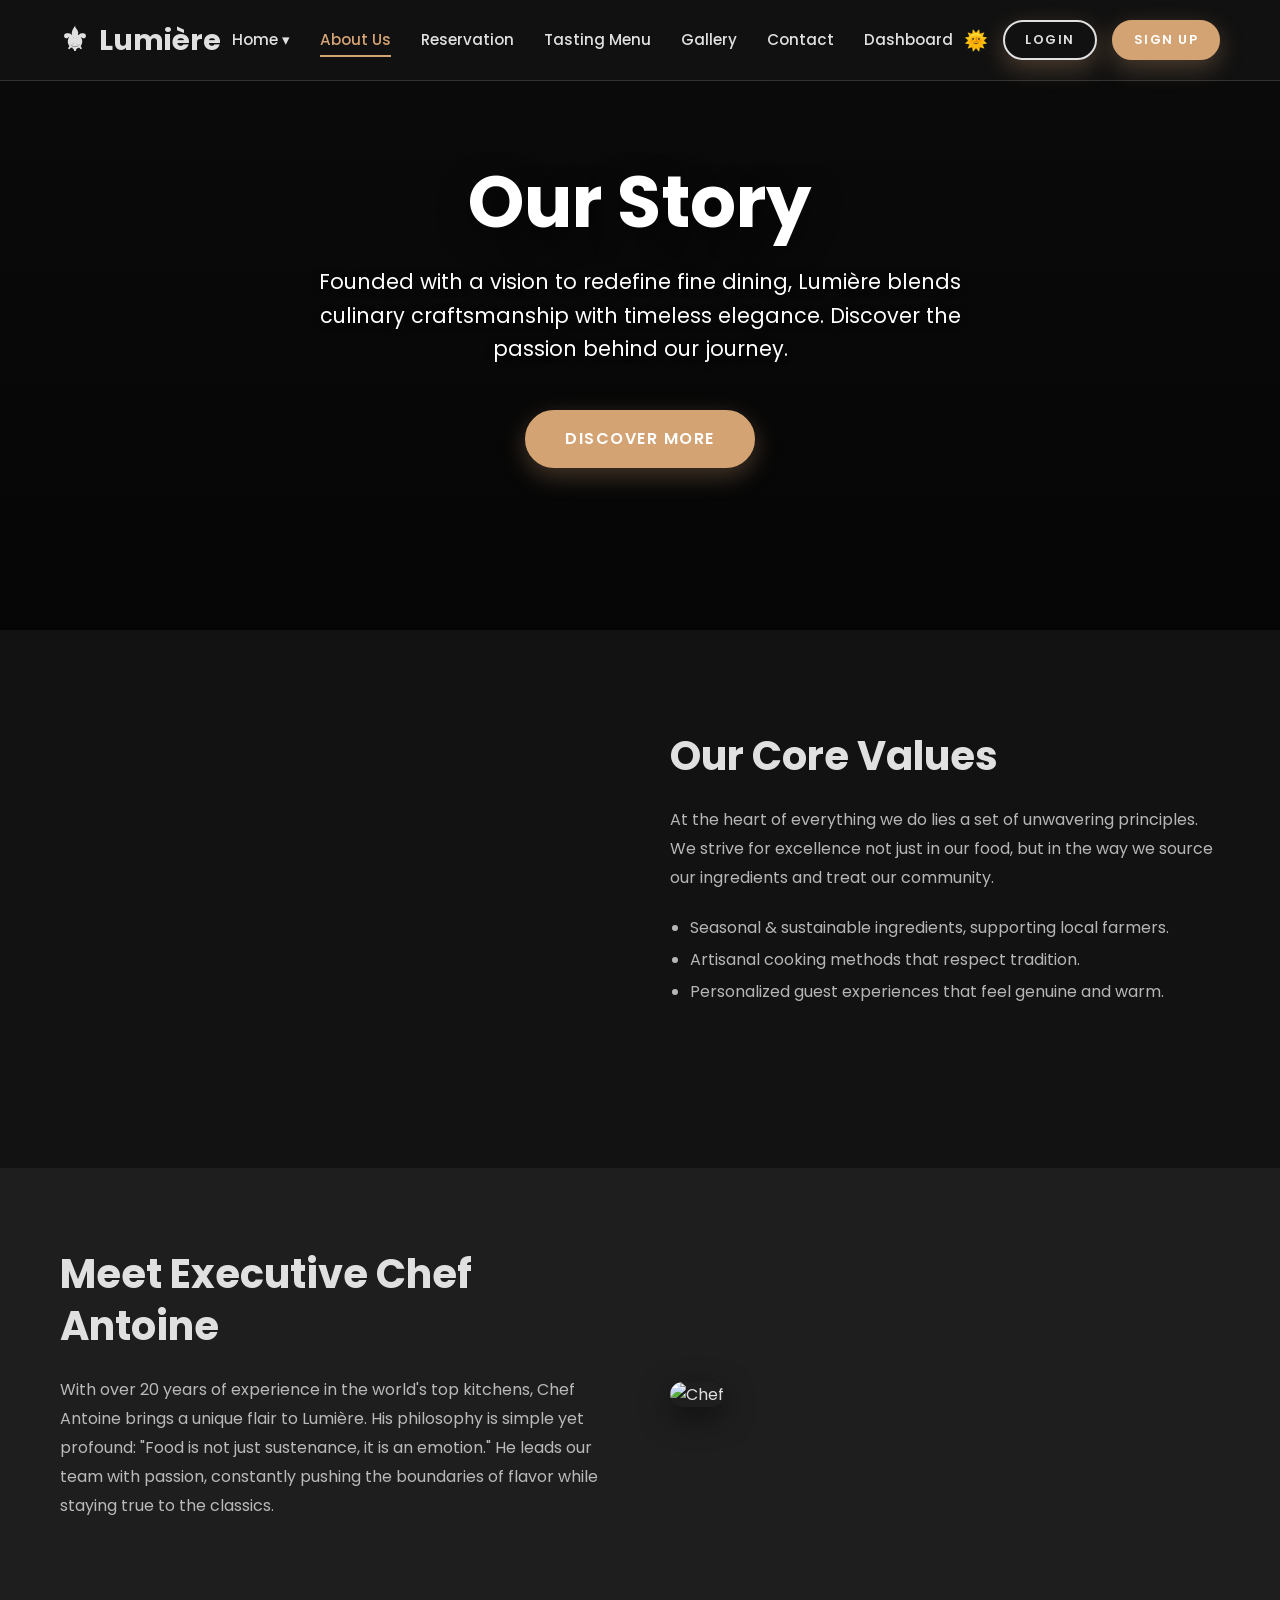
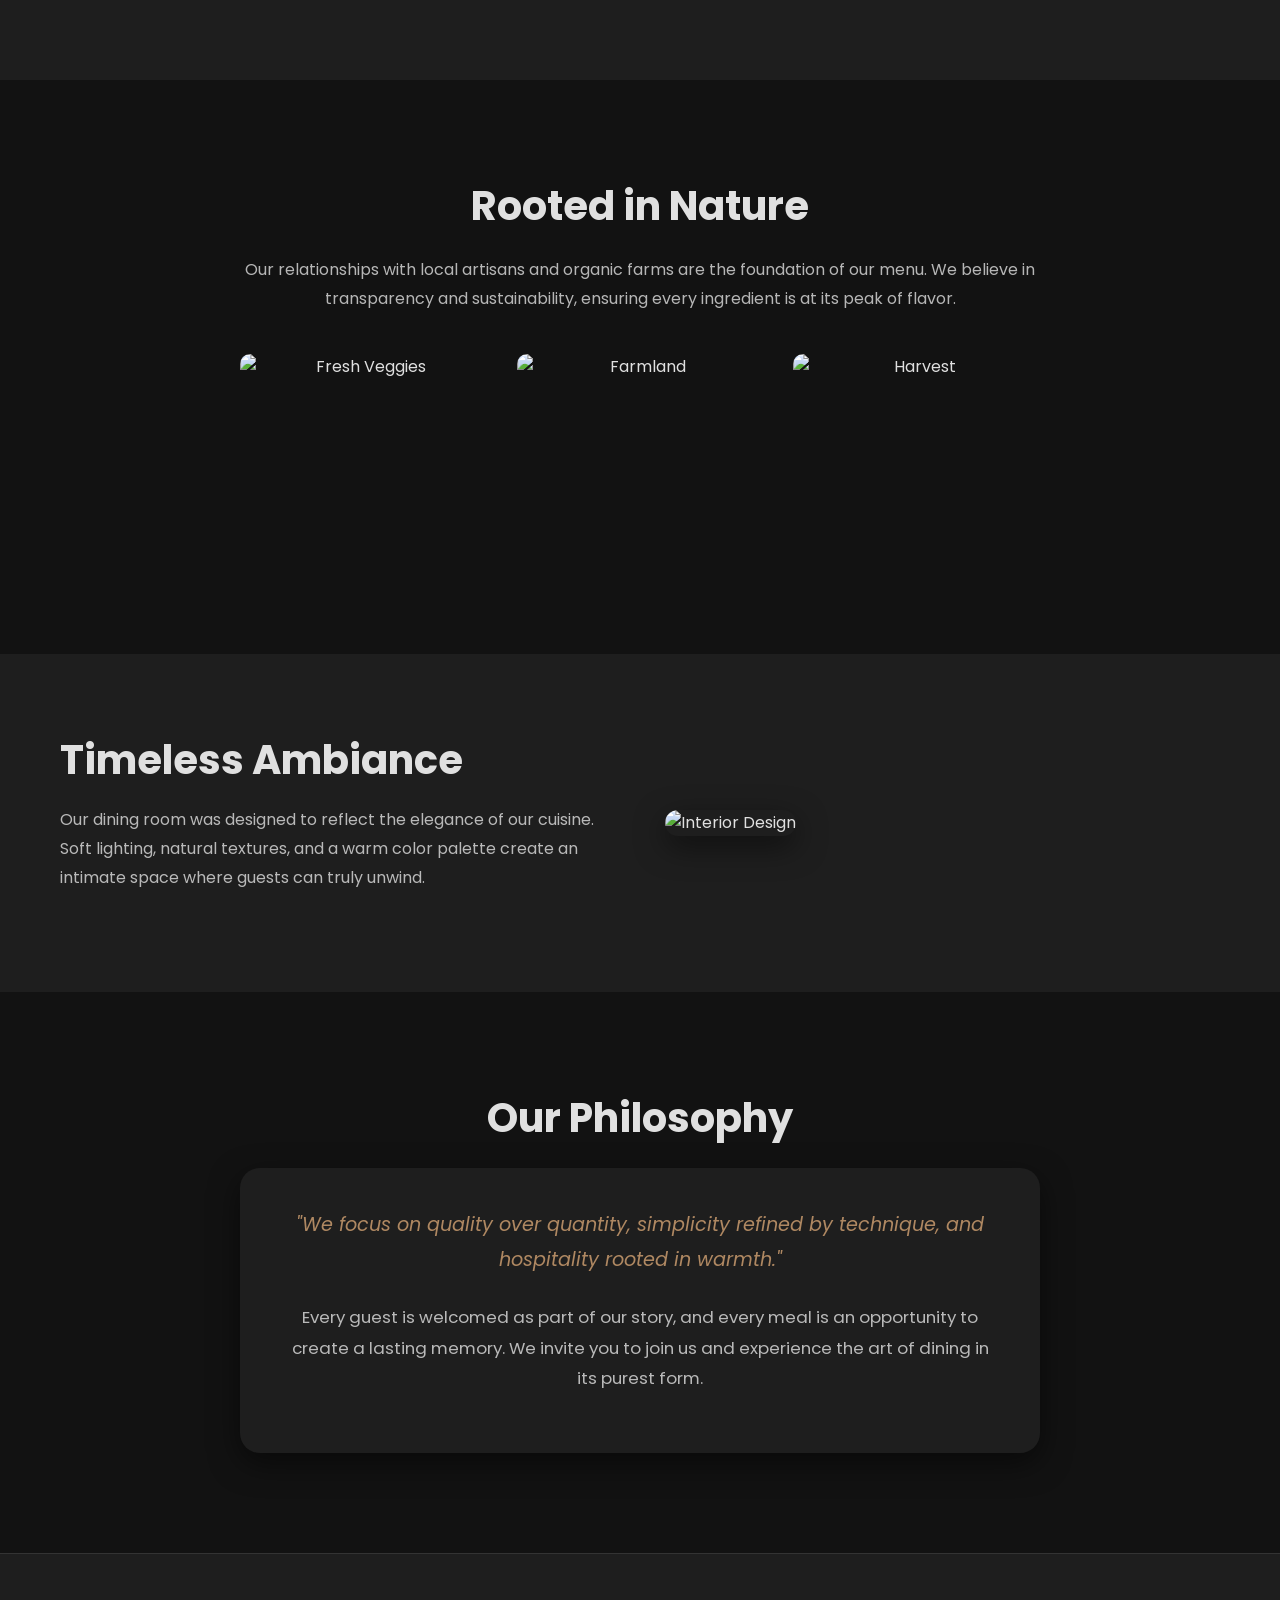
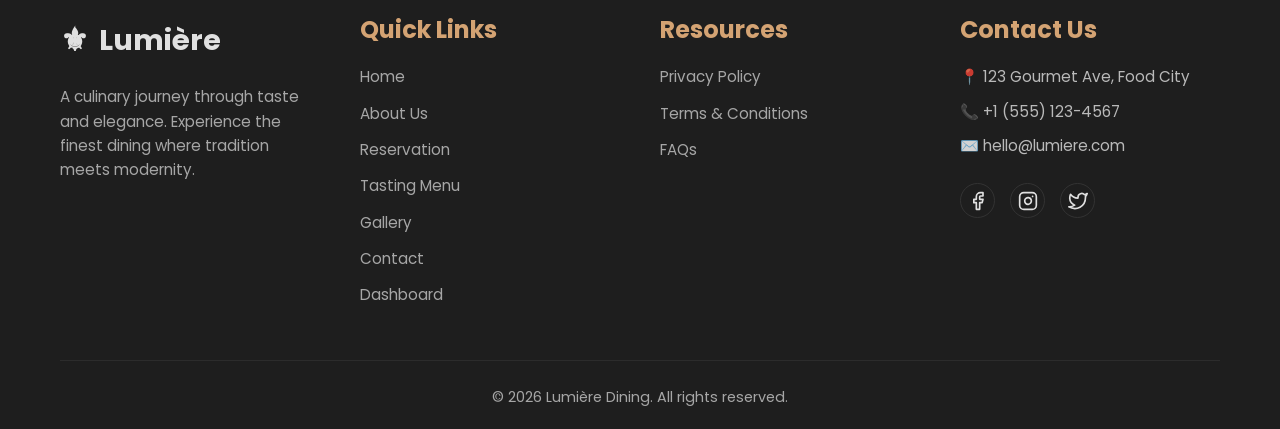
==== commit 29237317: "about" ====
--- a/about.html
+++ b/about.html
@@ -11,9 +11,10 @@
     <style>
         .about-img {
             width: 100%;
-            height: 400px;
+            height: 550px;
             object-fit: cover;
-            border-radius: 10px;
+            border-radius: 15px;
+            /* Softer, more premium edges */
             box-shadow: var(--shadow);
         }
     </style>
@@ -138,7 +139,7 @@
             </div>
             <div class="slide-in-right">
                 <img src="https://images.unsplash.com/photo-1517248135467-4c7edcad34c4?auto=format&fit=crop&w=800&q=80"
-                    alt="Interior Design" style="width: 100%; border-radius: 15px; box-shadow: var(--shadow);">
+                    alt="Interior Design" class="about-img">
             </div>
         </div>
     </section>
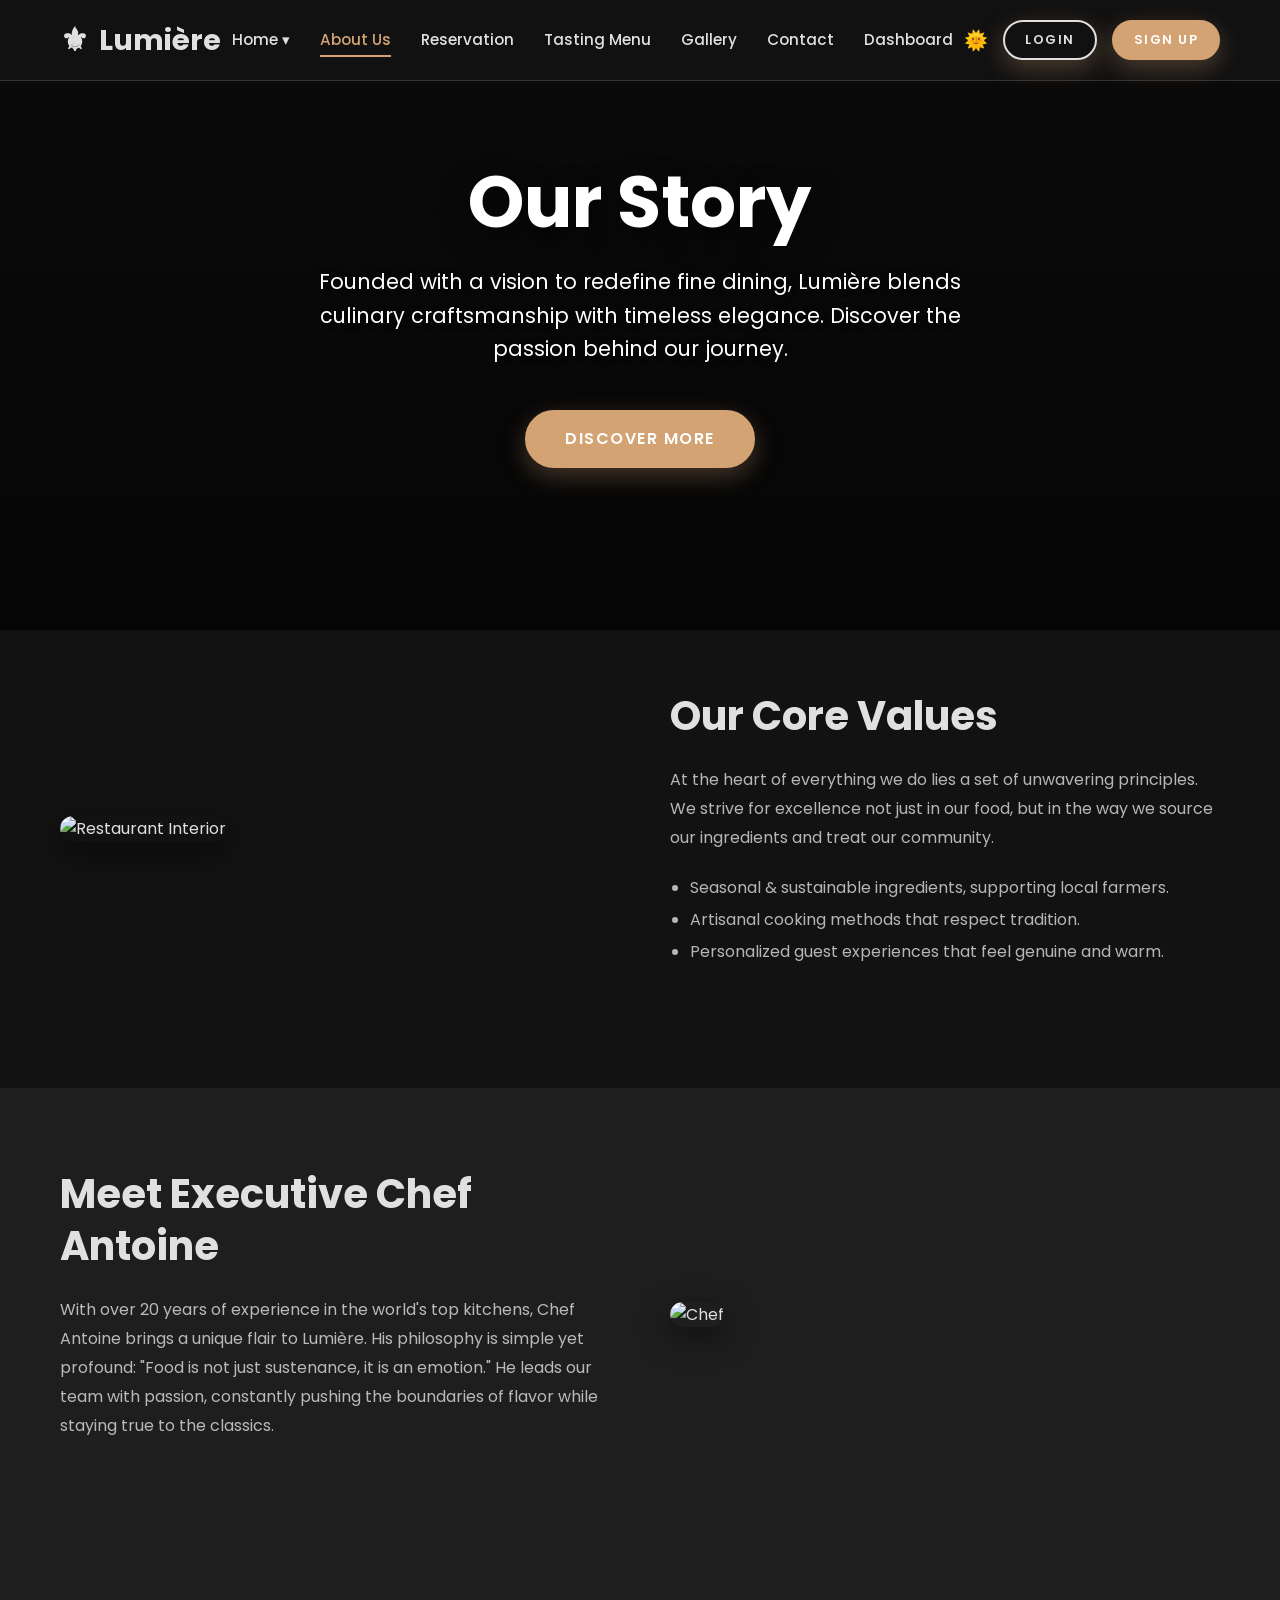
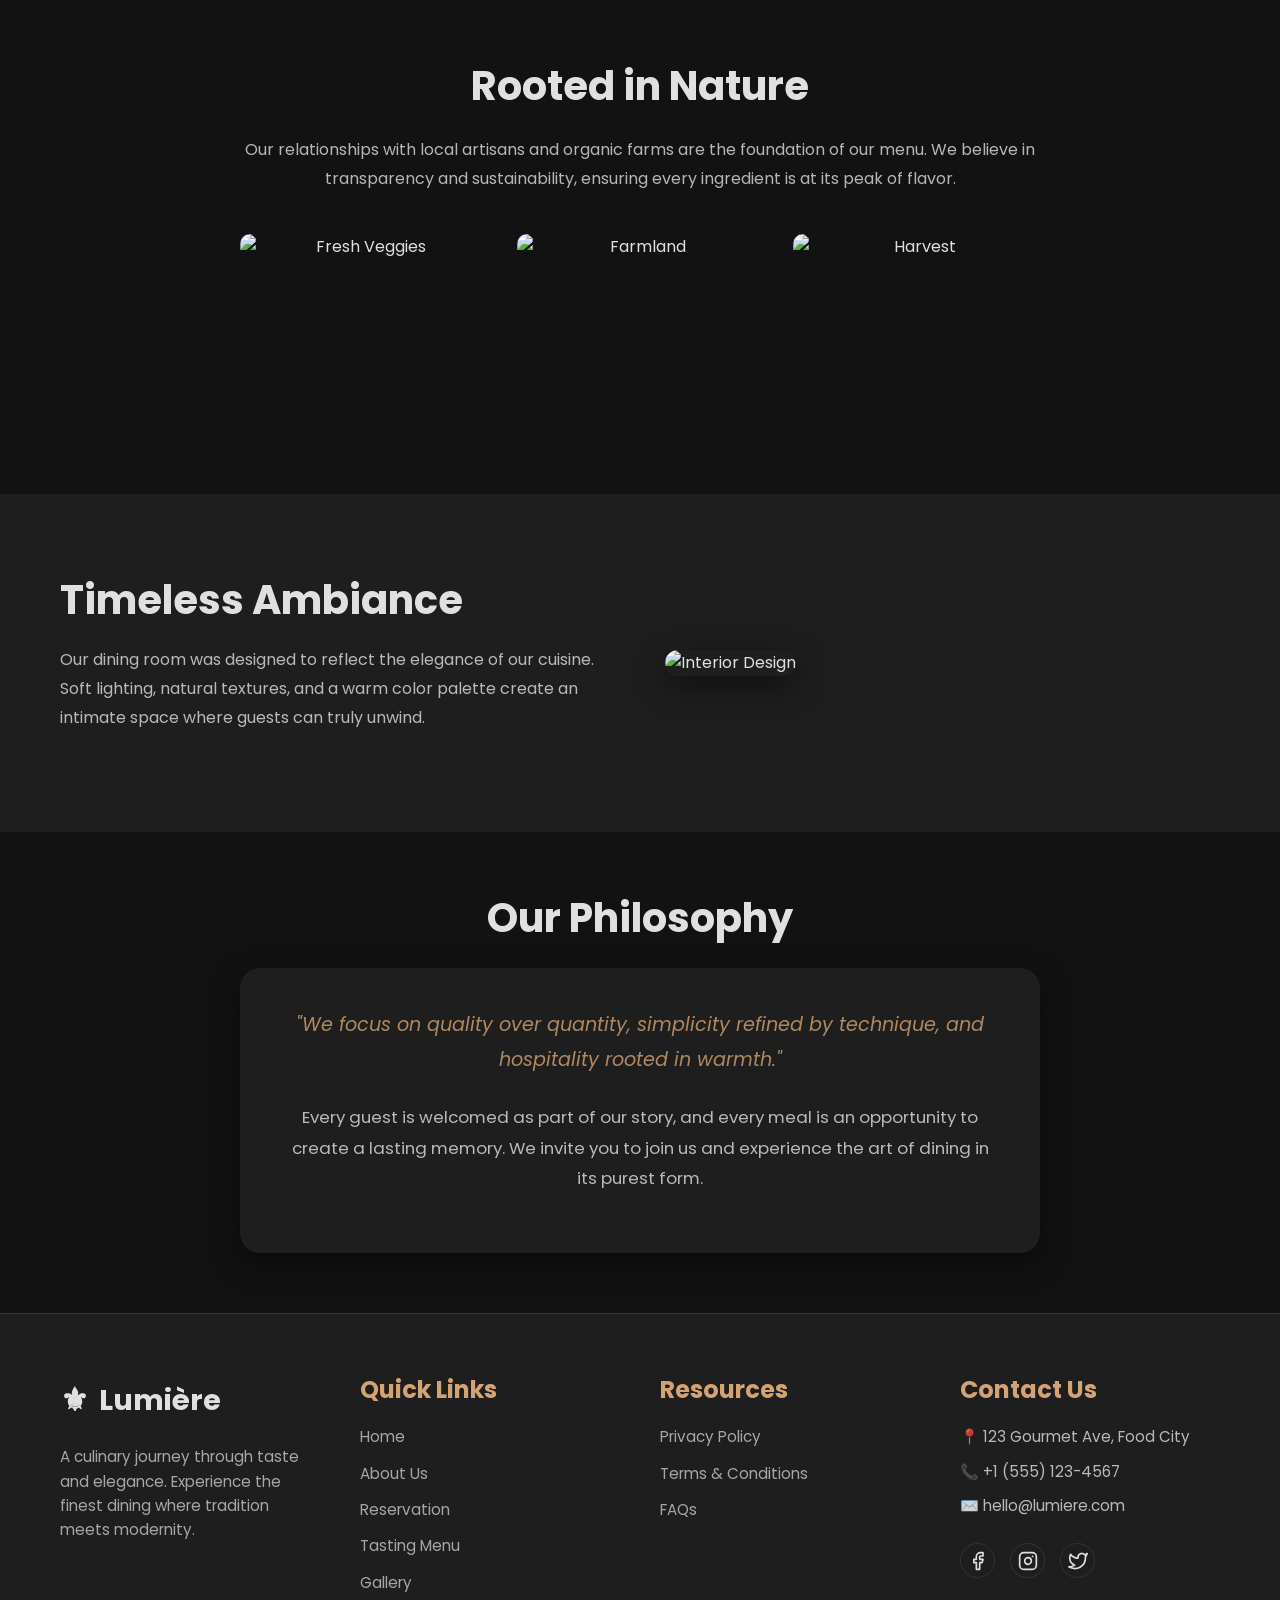
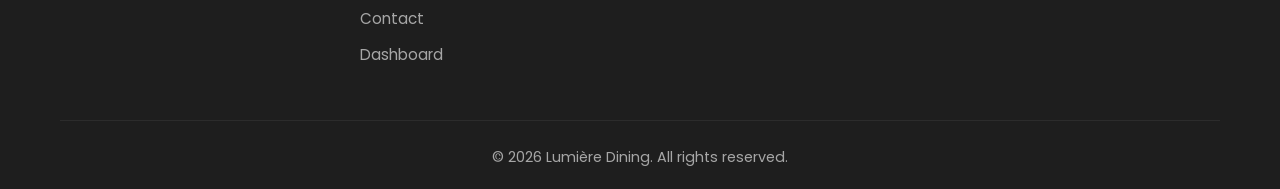
==== commit 915b6113: "space" ====
--- a/about.html
+++ b/about.html
@@ -66,7 +66,7 @@
 
     <!-- Content Sections (Min 5) -->
     <!-- Section 1: Core Values -->
-    <section id="core-values" class="container" style="padding: 100px 20px;">
+    <section id="core-values" class="container" style="padding: 60px 20px;">
         <div class="about-content-grid">
             <div class="slide-in-left">
                 <img src="https://images.unsplash.com/photo-1552566626-52f8b828add9?auto=format&fit=crop&w=800&q=80"
@@ -88,7 +88,7 @@
     </section>
 
     <!-- Section 2: Executive Chef -->
-    <section style="background-color: var(--card-bg); padding: 100px 0;">
+    <section style="background-color: var(--card-bg); padding: 60px 0;">
         <div class="container about-content-grid reverse">
             <div class="slide-in-left">
                 <img src="https://images.unsplash.com/photo-1577219491135-ce391730fb2c?auto=format&fit=crop&w=800&q=80"
@@ -107,7 +107,7 @@
     </section>
 
     <!-- Section 3: Organic Partnerships -->
-    <section class="container" style="padding: 100px 20px;">
+    <section class="container" style="padding: 60px 20px;">
         <div style="text-align: center; max-width: 800px; margin: 0 auto;">
             <h2 class="fade-in" style="margin-bottom: 24px;">Rooted in Nature</h2>
             <p class="fade-in" style="opacity: 0.8; line-height: 1.8; margin-bottom: 40px;">
@@ -127,7 +127,7 @@
     </section>
 
     <!-- Section 4: Architecture & Design -->
-    <section style="background-color: var(--card-bg); padding: 100px 0;">
+    <section style="background-color: var(--card-bg); padding: 60px 0;">
         <div class="container"
             style="display: grid; grid-template-columns: repeat(auto-fit, minmax(300px, 1fr)); gap: 50px; align-items: center;">
             <div class="fade-in">
@@ -145,7 +145,7 @@
     </section>
 
     <!-- Section 5: Our Philosophy -->
-    <section class="container" style="padding: 100px 20px;">
+    <section class="container" style="padding: 60px 20px;">
         <div class="fade-in" style="text-align: center;">
             <h2 style="margin-bottom: 24px;">Our Philosophy</h2>
             <div
--- a/css/style.css
+++ b/css/style.css
@@ -147,8 +147,8 @@
 }
 
 section {
-    padding: 120px 0;
-    /* Editorial spacing for premium feel */
+    padding: 80px 0;
+    /* Balanced spacing for premium feel */
 }
 
 /* Button Styles */
@@ -522,8 +522,8 @@
 
     /* General responsive padding adjustments */
     section {
-        padding: 60px 0 !important;
-        /* Balanced spacing */
+        padding: 40px 0 !important;
+        /* Compact spacing for mobile */
         min-height: auto !important;
         /* Allow sections to shrink */
     }
@@ -595,7 +595,7 @@
 /* Section Basics - Optimized Spacing */
 section {
     padding: 80px 0;
-    /* Increased for better breathing room */
+    /* Compact yet elegant spacing */
     position: relative;
     /* Ensure containment */
     z-index: 1;
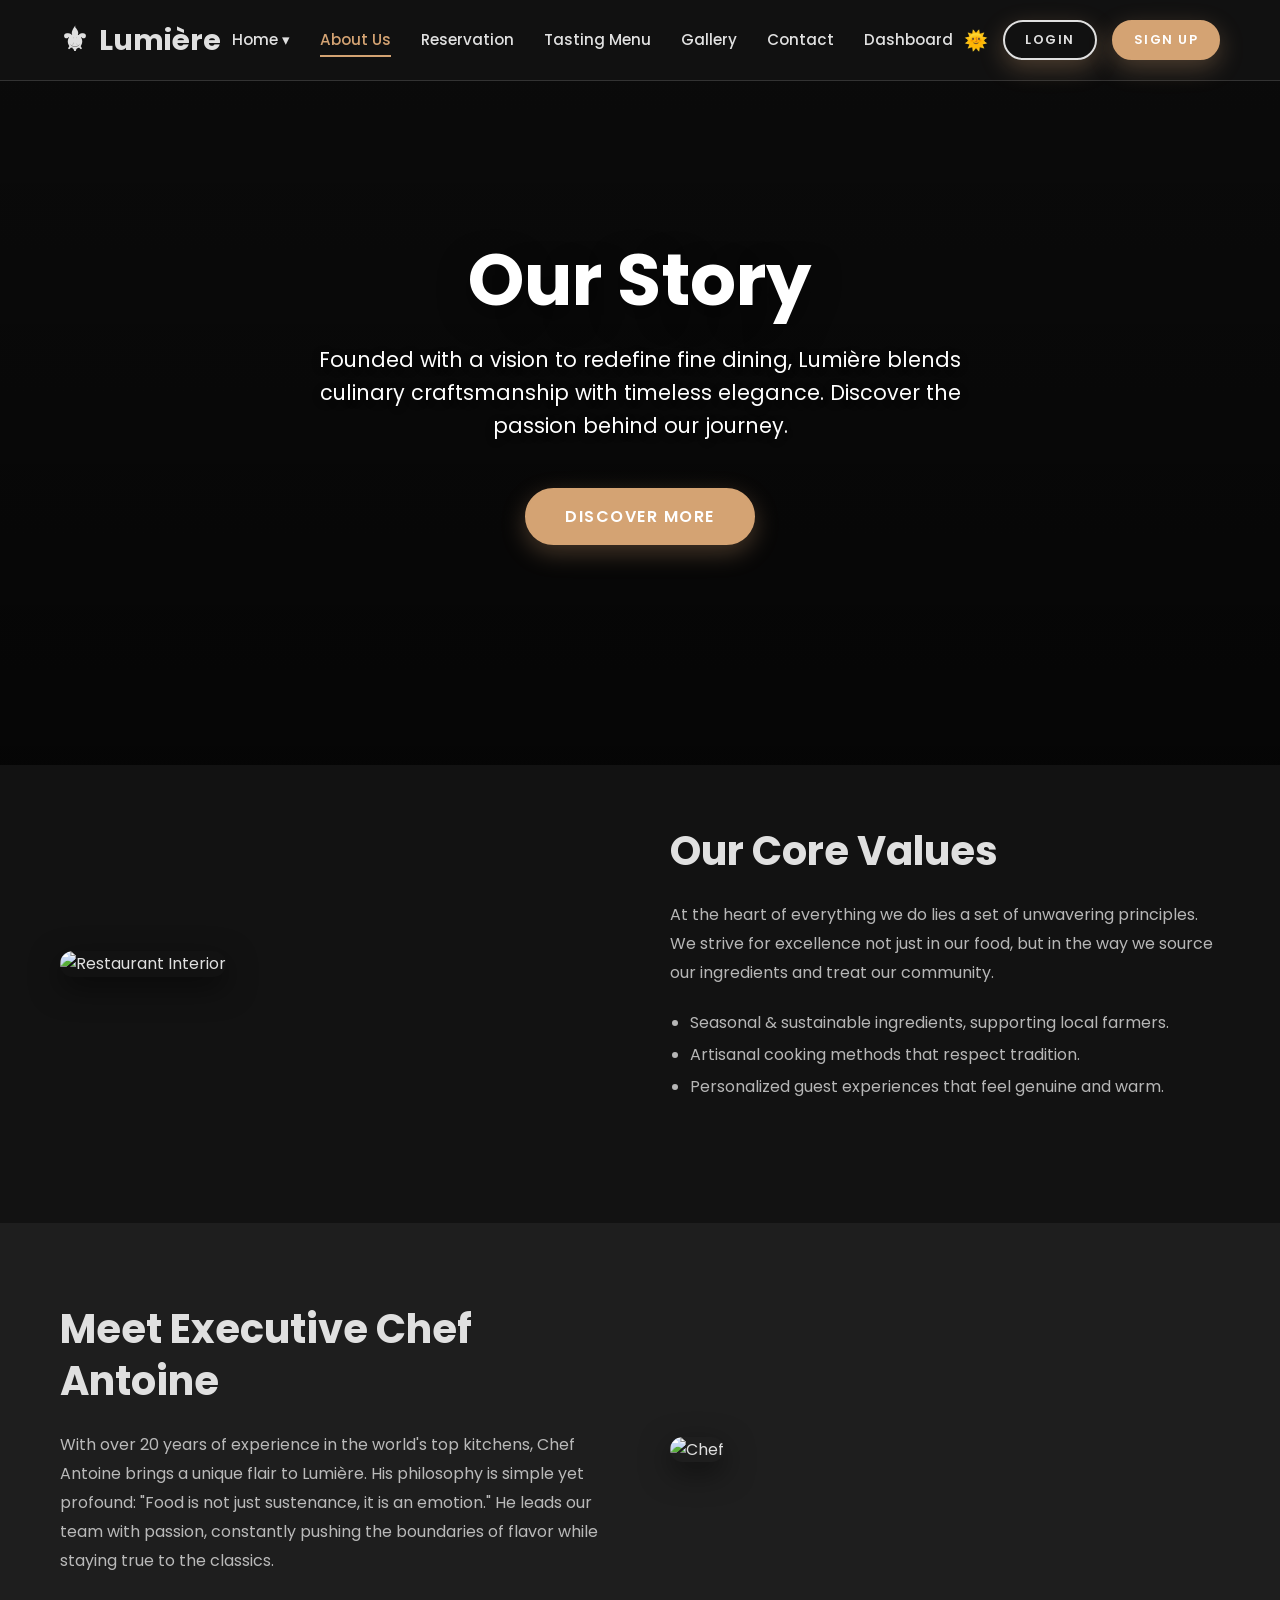
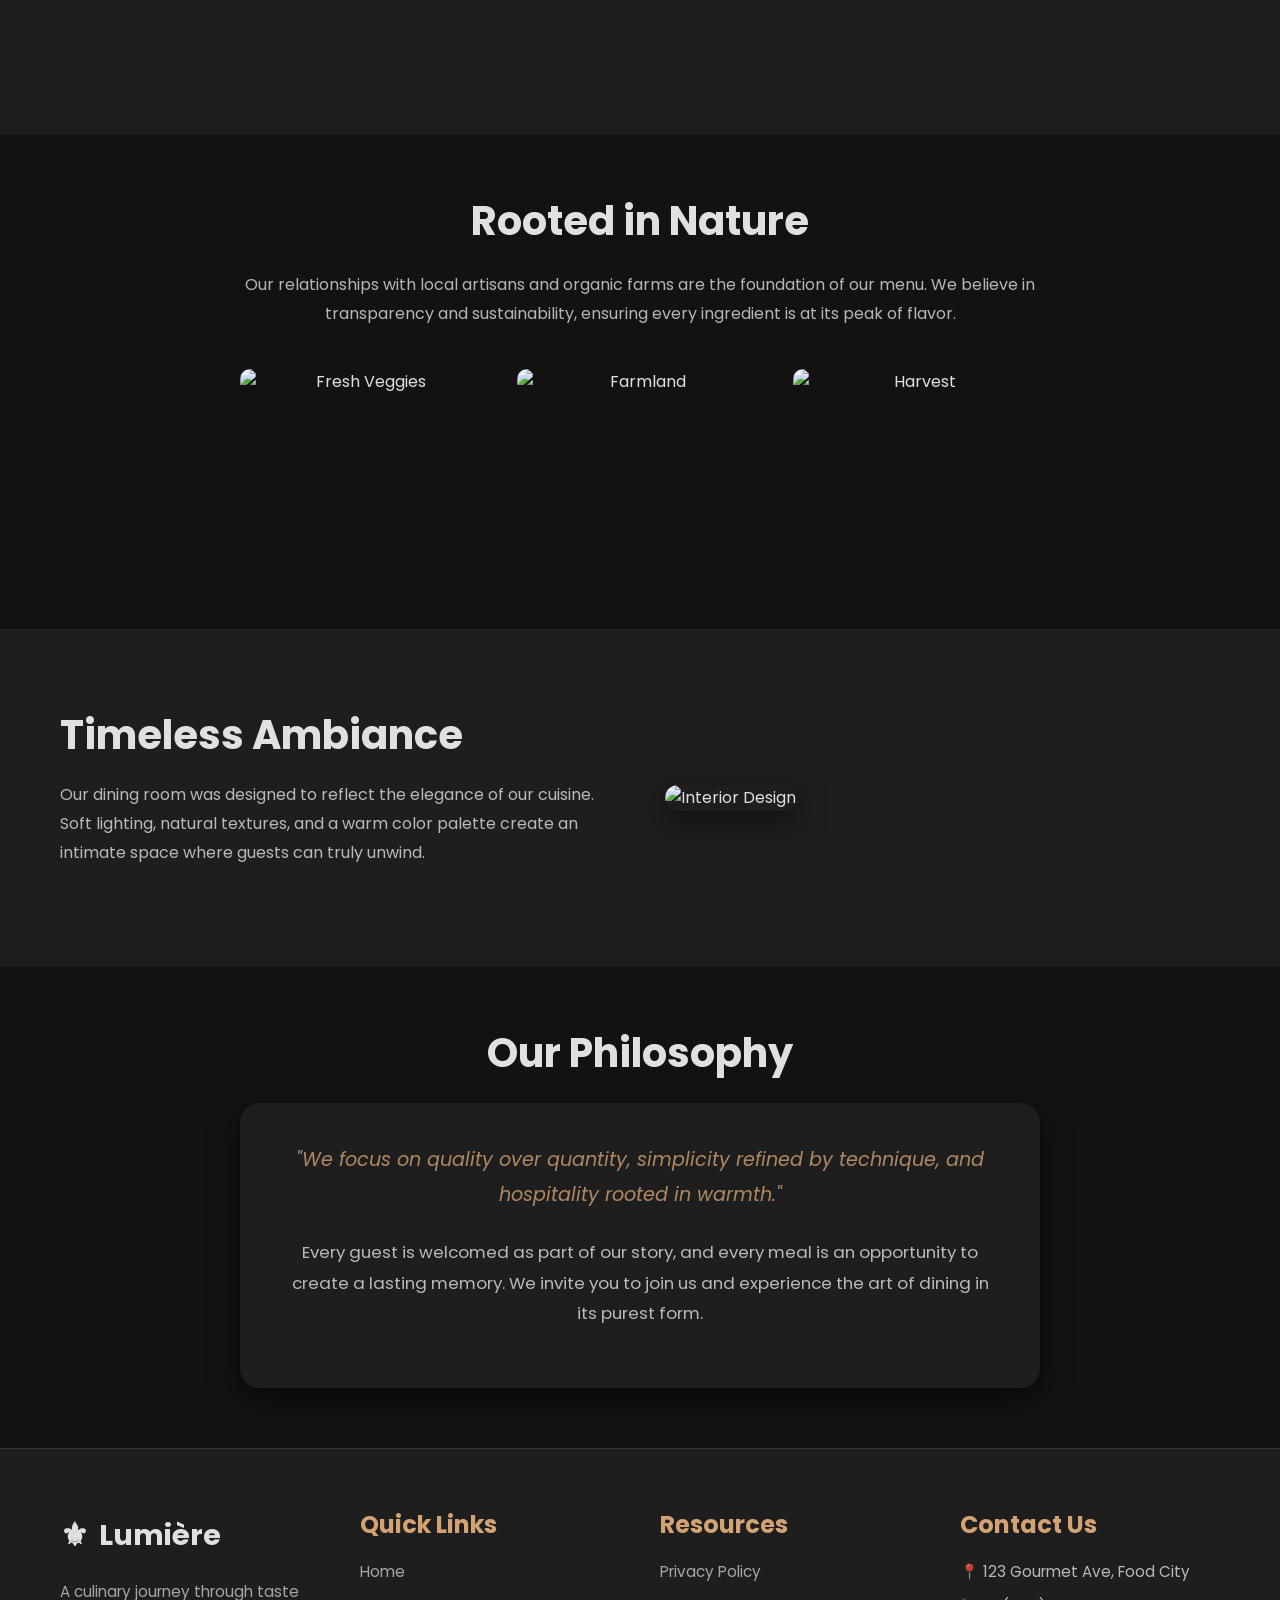
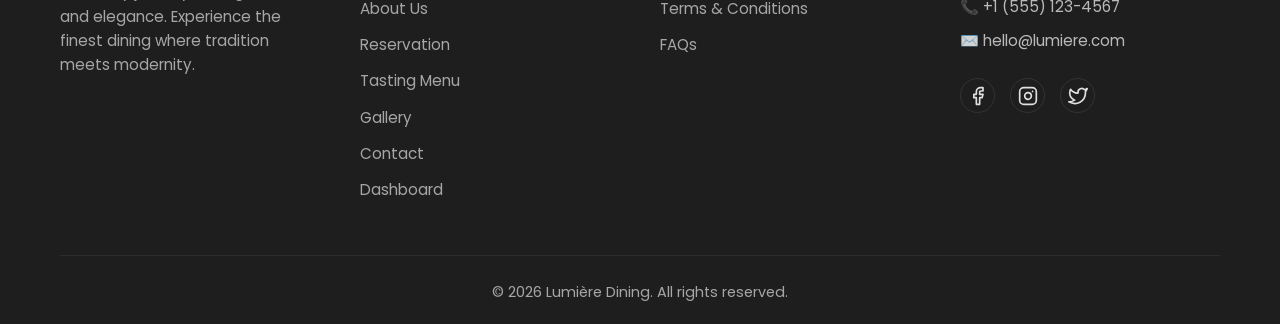
==== commit 8d1662a6: "mobileview" ====
--- a/about.html
+++ b/about.html
@@ -43,6 +43,8 @@
                     <li class="nav-item"><a href="gallery.html">Gallery</a></li>
                     <li class="nav-item"><a href="contact.html">Contact</a></li>
                     <li class="nav-item"><a href="dashboard.html">Dashboard</a></li>
+                    <li class="nav-item mobile-auth-link"><a href="login.html">Login</a></li>
+                    <li class="nav-item mobile-auth-link"><a href="signup.html">Sign Up</a></li>
                 </ul>
                 <div class="nav-buttons">
                     <button class="theme-toggle" id="theme-toggle"><span>🌞</span></button>
@@ -120,8 +122,8 @@
                     alt="Fresh Veggies" style="width: 100%; border-radius: 10px; height: 200px; object-fit: cover;">
                 <img src="https://images.unsplash.com/photo-1500651230702-0e2d8a49d4ad?auto=format&fit=crop&w=400&q=80"
                     alt="Farmland" style="width: 100%; border-radius: 10px; height: 200px; object-fit: cover;">
-                <img src="https://images.unsplash.com/photo-1495539406979-bf61750d38ad?auto=format&fit=crop&w=400&q=80"
-                    alt="Harvest" style="width: 100%; border-radius: 10px; height: 200px; object-fit: cover;">
+                <img src="https://images.pexels.com/photos/1656663/pexels-photo-1656663.jpeg" alt="Harvest"
+                    style="width: 100%; border-radius: 10px; height: 200px; object-fit: cover;">
             </div>
         </div>
     </section>
--- a/css/style.css
+++ b/css/style.css
@@ -267,6 +267,7 @@
     border-radius: 8px;
     padding: 10px 0;
     z-index: 1001;
+    white-space: nowrap;
 }
 
 .dropdown:hover .dropdown-menu {
@@ -401,25 +402,27 @@
 }
 
 /* Unified Premium Hero System */
-.premium-hero {
+.premium-hero,
+#hero {
     position: relative;
     width: 100%;
-    min-height: 70vh;
-    /* Consistent hero height across pages */
-    display: flex;
-    flex-direction: column;
-    align-items: center;
-    justify-content: center;
-    text-align: center;
+    min-height: 85vh;
+    display: flex !important;
+    align-items: center !important;
+    justify-content: flex-start !important;
+    /* Changed from center to flex-start to ensure top visibility */
+    text-align: center !important;
     color: #ffffff;
     overflow: hidden;
-    padding: 120px 20px 80px 20px;
+    padding: 200px 20px 100px 20px;
+    /* Increased top padding to clear header */
     background-size: cover;
     background-position: center;
     background-repeat: no-repeat;
 }
 
-.premium-hero::before {
+.premium-hero::before,
+#hero::before {
     content: '';
     position: absolute;
     top: 0;
@@ -435,36 +438,40 @@
     z-index: 2;
     max-width: 900px;
     width: 100%;
-    display: flex;
-    flex-direction: column;
-    align-items: center;
-    justify-content: center;
+    display: flex !important;
+    flex-direction: column !important;
+    align-items: center !important;
+    justify-content: center !important;
+    margin: 0 auto !important;
+    text-align: center !important;
+    padding-top: 20px;
+    /* Added slight inner padding */
 }
 
 .hero-content h1 {
     font-size: 4.5rem;
-    /* Bold, editorial typography */
-    margin: 0 0 24px 0;
-    /* Reset for perfect centering */
+    margin: 0 0 24px 0 !important;
     line-height: 1.1;
     font-weight: 700;
     text-shadow: 0 10px 30px rgba(0, 0, 0, 0.5);
+    text-align: center !important;
+    width: 100%;
 }
 
 .hero-content p {
     font-size: 1.3rem;
-    margin: 0 0 45px 0;
-    /* Clear spacing before button */
+    margin: 0 auto 45px auto !important;
     max-width: 700px;
     opacity: 0.95;
     line-height: 1.6;
     text-shadow: 0 2px 10px rgba(0, 0, 0, 0.3);
+    text-align: center !important;
 }
 
 @media (max-width: 768px) {
     .premium-hero {
-        min-height: 50vh;
-        padding: 100px 20px 60px 20px;
+        min-height: 60vh;
+        padding: 180px 20px 80px 20px;
     }
 
     .hero-content h1 {
@@ -476,10 +483,7 @@
     }
 }
 
-/* Default Hero Styles (Desktop) */
-#hero {
-    background-image: url('../images/hero_bg.jpg');
-}
+
 
 /* Home 2 Tablet & Mobile Fixes */
 .reservation-grid,
@@ -549,7 +553,7 @@
 }
 
 
-@media (max-width: 968px) {
+@media (max-width: 1024px) {
     .nav-links {
         display: none;
         position: absolute;
@@ -578,6 +582,13 @@
     .hamburger {
         display: block;
         font-size: 1.6rem;
+        order: 2;
+        margin-left: 15px;
+    }
+
+    .nav-buttons {
+        margin-left: auto;
+        order: 1;
     }
 
     .dropdown-menu {
@@ -589,6 +600,28 @@
         background: transparent;
         padding: 0;
         margin-top: 10px;
+        white-space: normal;
+        /* Allow wrapping in mobile menu if needed, or keep nowrap */
+    }
+}
+
+/* Mobile Auth Links */
+.mobile-auth-link {
+    display: none;
+}
+
+@media (max-width: 1024px) {
+    .mobile-auth-link {
+        display: block;
+        border-top: 1px solid rgba(212, 163, 115, 0.2);
+        /* Separator */
+        margin-top: 10px;
+        padding-top: 10px;
+    }
+
+    .mobile-auth-link a {
+        color: var(--primary-color) !important;
+        font-weight: 600;
     }
 }
 
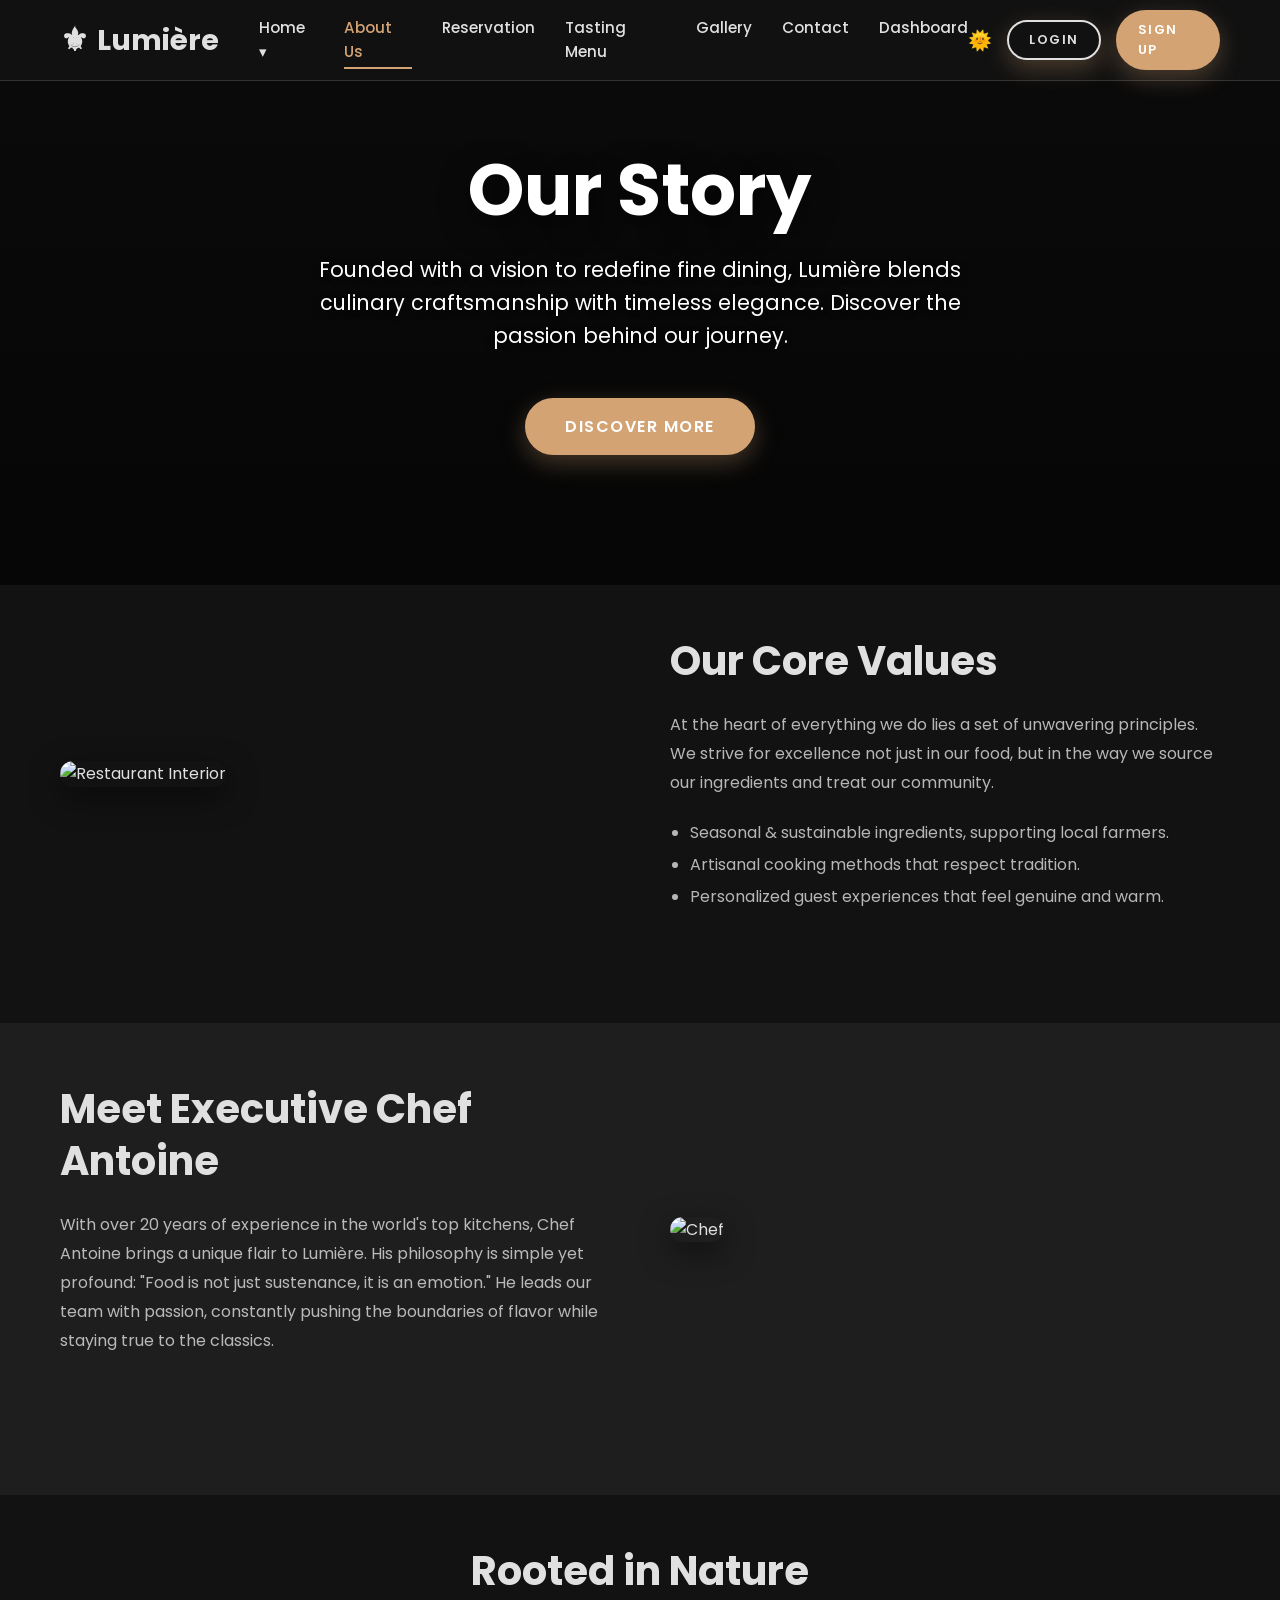
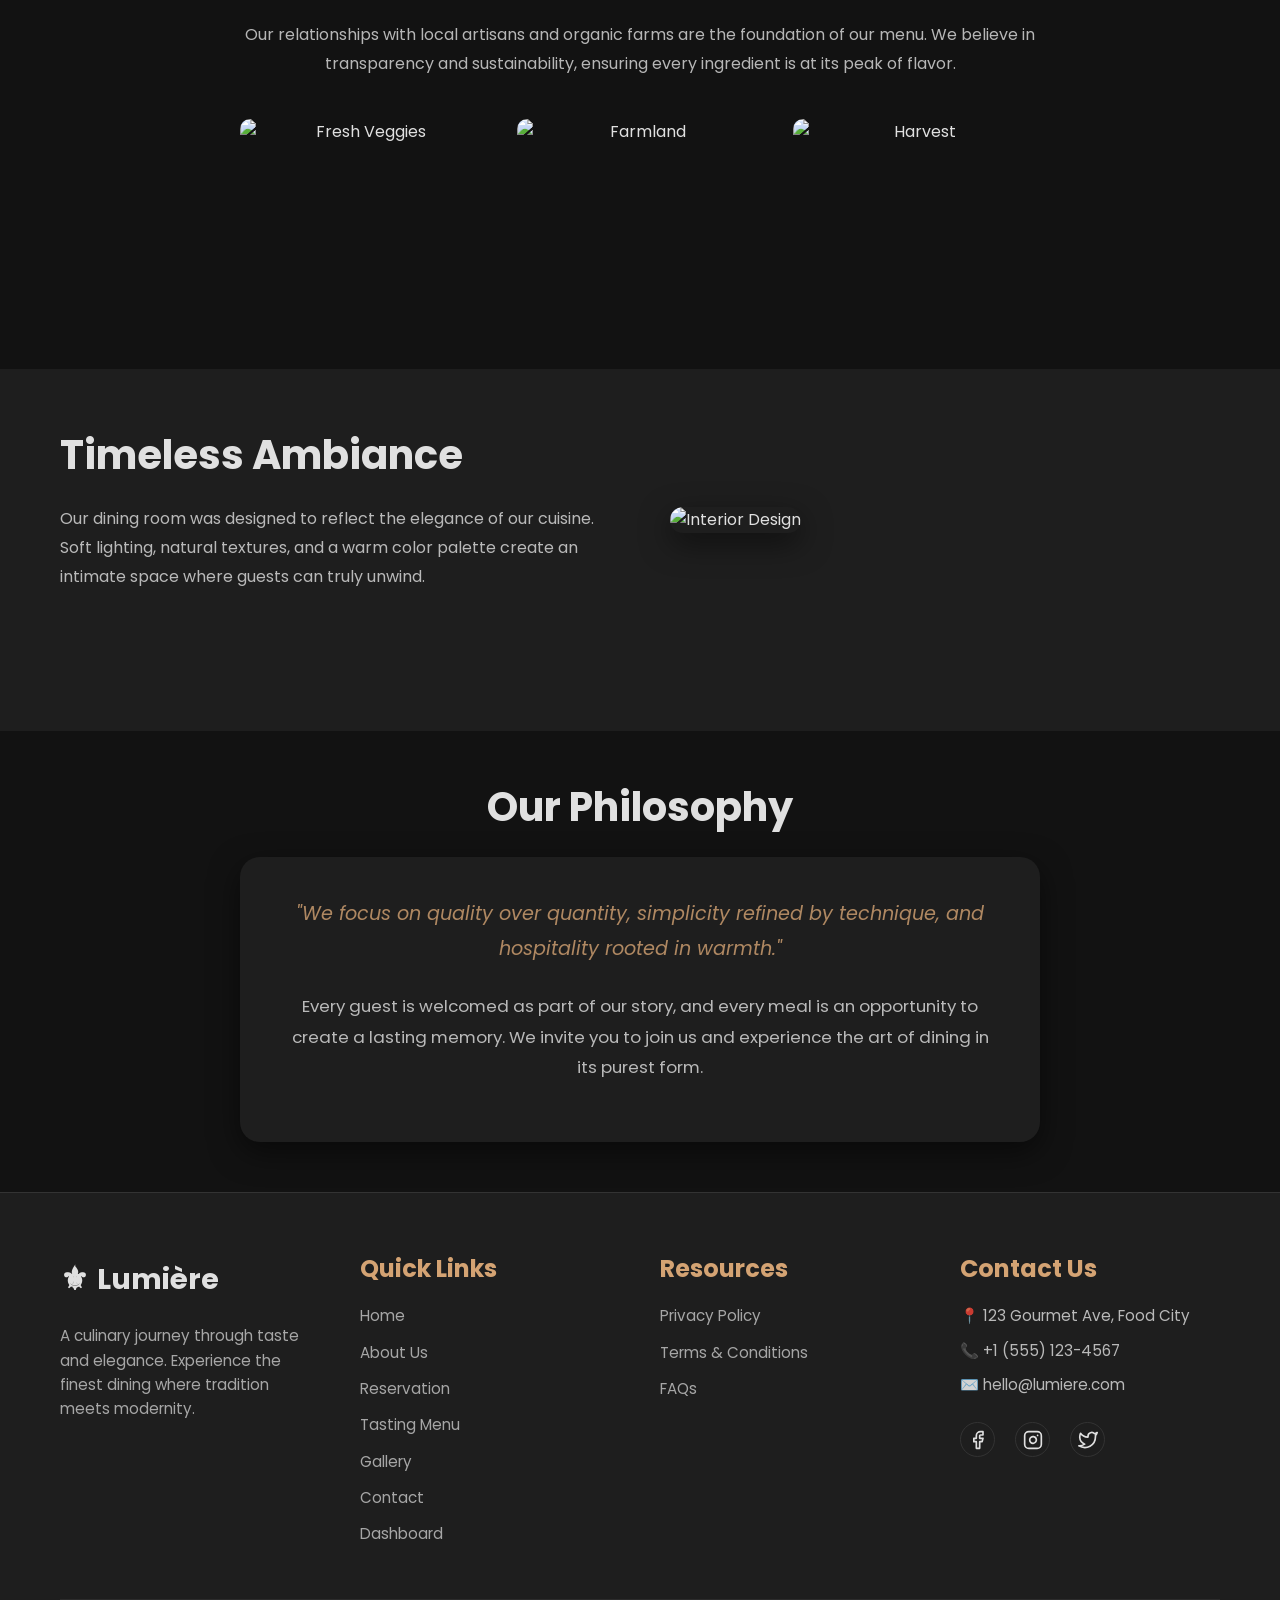
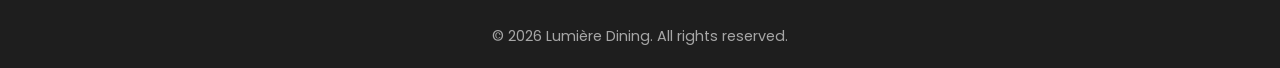
==== commit fd1a6465: "correction" ====
--- a/about.html
+++ b/about.html
@@ -6,21 +6,22 @@
     <meta name="viewport" content="width=device-width, initial-scale=1.0">
     <title>About Us | Lumière Dining</title>
     <link rel="stylesheet" href="css/style.css">
+    <script src="js/theme.js"></script>
     <link rel="icon"
         href="data:image/svg+xml,<svg xmlns=%22http://www.w3.org/2000/svg%22 viewBox=%220 0 100 100%22><text y=%22.9em%22 font-size=%2290%22>⚜</text></svg>">
     <style>
         .about-img {
             width: 100%;
-            height: 550px;
+            height: 400px;
+            /* Reduced from 550px for better proportion */
             object-fit: cover;
             border-radius: 15px;
-            /* Softer, more premium edges */
             box-shadow: var(--shadow);
         }
     </style>
 </head>
 
-<body data-theme="dark">
+<body>
 
     <header>
         <div class="container">
@@ -68,7 +69,7 @@
 
     <!-- Content Sections (Min 5) -->
     <!-- Section 1: Core Values -->
-    <section id="core-values" class="container" style="padding: 60px 20px;">
+    <section id="core-values" class="container" style="padding: 50px 20px;">
         <div class="about-content-grid">
             <div class="slide-in-left">
                 <img src="https://images.unsplash.com/photo-1552566626-52f8b828add9?auto=format&fit=crop&w=800&q=80"
@@ -90,7 +91,7 @@
     </section>
 
     <!-- Section 2: Executive Chef -->
-    <section style="background-color: var(--card-bg); padding: 60px 0;">
+    <section style="background-color: var(--card-bg); padding: 50px 0;">
         <div class="container about-content-grid reverse">
             <div class="slide-in-left">
                 <img src="https://images.unsplash.com/photo-1577219491135-ce391730fb2c?auto=format&fit=crop&w=800&q=80"
@@ -109,7 +110,7 @@
     </section>
 
     <!-- Section 3: Organic Partnerships -->
-    <section class="container" style="padding: 60px 20px;">
+    <section class="container" style="padding: 50px 20px;">
         <div style="text-align: center; max-width: 800px; margin: 0 auto;">
             <h2 class="fade-in" style="margin-bottom: 24px;">Rooted in Nature</h2>
             <p class="fade-in" style="opacity: 0.8; line-height: 1.8; margin-bottom: 40px;">
@@ -129,12 +130,11 @@
     </section>
 
     <!-- Section 4: Architecture & Design -->
-    <section style="background-color: var(--card-bg); padding: 60px 0;">
-        <div class="container"
-            style="display: grid; grid-template-columns: repeat(auto-fit, minmax(300px, 1fr)); gap: 50px; align-items: center;">
+    <section style="background-color: var(--card-bg); padding: 50px 0;">
+        <div class="container about-content-grid">
             <div class="fade-in">
-                <h2>Timeless Ambiance</h2>
-                <p style="opacity: 0.8; line-height: 1.8; margin-top: 20px;">
+                <h2 style="margin-bottom: 24px;">Timeless Ambiance</h2>
+                <p style="opacity: 0.8; line-height: 1.8;">
                     Our dining room was designed to reflect the elegance of our cuisine. Soft lighting, natural
                     textures, and a warm color palette create an intimate space where guests can truly unwind.
                 </p>
@@ -147,7 +147,7 @@
     </section>
 
     <!-- Section 5: Our Philosophy -->
-    <section class="container" style="padding: 60px 20px;">
+    <section class="container" style="padding: 50px 20px;">
         <div class="fade-in" style="text-align: center;">
             <h2 style="margin-bottom: 24px;">Our Philosophy</h2>
             <div
--- a/css/style.css
+++ b/css/style.css
@@ -203,7 +203,7 @@
 
 .navbar {
     display: flex;
-    justify-content: space-between;
+    justify-content: flex-start;
     align-items: center;
     height: 80px;
 }
@@ -214,7 +214,8 @@
     font-weight: 700;
     display: flex;
     align-items: center;
-    gap: 10px;
+    gap: 8px;
+    /* Slightly reduced gap within logo */
 }
 
 .logo img {
@@ -225,6 +226,8 @@
 .nav-links {
     display: flex;
     gap: 30px;
+    margin-left: 40px;
+    /* Reduced gap from logo */
 }
 
 .nav-item {
@@ -294,6 +297,8 @@
     display: flex;
     align-items: center;
     gap: 15px;
+    margin-left: auto;
+    /* Pushes buttons to the right */
 }
 
 .theme-toggle {
@@ -325,11 +330,7 @@
         font-size: 1.3rem;
     }
 
-    .nav-buttons .btn,
-    .nav-buttons .btn-outline {
-        display: none;
-        /* Hide buttons on mobile to prevent navbar crowding */
-    }
+    /* Container padding adjustment remains here */
 
     .theme-toggle {
         font-size: 1.1rem;
@@ -406,16 +407,15 @@
 #hero {
     position: relative;
     width: 100%;
-    min-height: 85vh;
+    min-height: 65vh;
     display: flex !important;
     align-items: center !important;
-    justify-content: flex-start !important;
-    /* Changed from center to flex-start to ensure top visibility */
+    justify-content: center !important;
+    /* Changed from flex-start to center for exact centering */
     text-align: center !important;
     color: #ffffff;
     overflow: hidden;
-    padding: 200px 20px 100px 20px;
-    /* Increased top padding to clear header */
+    padding: 160px 20px 80px 20px;
     background-size: cover;
     background-position: center;
     background-repeat: no-repeat;
@@ -456,6 +456,16 @@
     text-shadow: 0 10px 30px rgba(0, 0, 0, 0.5);
     text-align: center !important;
     width: 100%;
+}
+
+@media (max-width: 1024px) {
+    .hero-content h1 {
+        font-size: 3.8rem;
+    }
+
+    .hero-content p {
+        font-size: 1.2rem;
+    }
 }
 
 .hero-content p {
@@ -563,11 +573,16 @@
         background-color: var(--nav-bg);
         /* Use nav-bg for consistency */
         flex-direction: column;
-        padding: 30px 20px;
+        padding: 20px 20px;
+        /* Reduced vertical padding */
         box-shadow: var(--shadow);
         border-bottom: 2px solid var(--primary-color);
         z-index: 1000;
         text-align: center;
+        max-height: calc(100vh - 80px);
+        /* Fill rest of screen */
+        overflow-y: hidden;
+        /* Disabled scrolling */
     }
 
     .nav-links.active {
@@ -575,20 +590,27 @@
     }
 
     .nav-item {
-        font-size: 1.2rem;
-        margin-bottom: 20px;
+        font-size: 1.1rem;
+        /* Slightly reduced */
+        margin-bottom: 15px;
+        /* Reduced margin */
     }
 
     .hamburger {
         display: block;
         font-size: 1.6rem;
         order: 2;
-        margin-left: 15px;
+        margin-left: 20px;
     }
 
     .nav-buttons {
         margin-left: auto;
         order: 1;
+    }
+
+    .nav-buttons .btn,
+    .nav-buttons .btn-outline {
+        display: none;
     }
 
     .dropdown-menu {
@@ -599,9 +621,31 @@
         box-shadow: none;
         background: transparent;
         padding: 0;
-        margin-top: 10px;
+        margin-top: 5px;
+        /* Reduced margin */
         white-space: normal;
-        /* Allow wrapping in mobile menu if needed, or keep nowrap */
+    }
+
+    .dropdown-menu li {
+        margin-bottom: 8px;
+        /* Added spacing for sub-items */
+        font-size: 0.95rem;
+        /* Smaller sub-items */
+    }
+}
+
+/* Optimization for Desktop menu on medium screens to prevent overlap */
+@media (max-width: 1200px) and (min-width: 1025px) {
+    .nav-links {
+        gap: 15px;
+    }
+
+    .logo {
+        font-size: 1.5rem;
+    }
+
+    .nav-buttons {
+        gap: 10px;
     }
 }
 
@@ -627,17 +671,14 @@
 
 /* Section Basics - Optimized Spacing */
 section {
-    padding: 80px 0;
-    /* Compact yet elegant spacing */
+    padding: 60px 0;
     position: relative;
-    /* Ensure containment */
     z-index: 1;
-    /* Prevent overlap issues */
 }
 
 /* Ensure sections with background images have proper spacing and behavior */
 section[style*="background"] {
-    padding: 80px 0 !important;
+    padding: 60px 0 !important;
     background-size: cover !important;
     background-position: center !important;
     background-repeat: no-repeat !important;
@@ -677,11 +718,11 @@
 /* Tablet Optimizations */
 @media (max-width: 1024px) {
     section {
-        padding: 60px 0;
+        padding: 50px 0;
     }
 
     section[style*="background"] {
-        padding: 80px 0 !important;
+        padding: 60px 0 !important;
     }
 }
 
@@ -721,6 +762,31 @@
     /* Reset text direction for children */
 }
 
+/* Experience Grid (Unified) */
+.experience-grid {
+    display: grid;
+    grid-template-columns: repeat(3, 1fr);
+    gap: 40px;
+    align-items: stretch;
+}
+
+@media (max-width: 1024px) {
+    .experience-grid {
+        grid-template-columns: repeat(2, 1fr);
+        gap: 30px;
+    }
+
+    .about-content-grid {
+        gap: 40px;
+    }
+}
+
+@media (max-width: 768px) {
+    .experience-grid {
+        grid-template-columns: 1fr;
+    }
+}
+
 /* Global Responsive Image */
 img {
     max-width: 100%;
@@ -811,8 +877,9 @@
 
 .social-icons {
     display: flex;
-    gap: 15px;
+    gap: 20px;
     margin-top: 25px;
+    flex-wrap: wrap;
 }
 
 .social-icon {
@@ -902,6 +969,40 @@
 .form-control:focus {
     outline: none;
     border-color: var(--primary-color);
+    box-shadow: 0 0 15px rgba(212, 163, 115, 0.1);
+    transform: translateX(5px);
+}
+
+.form-control:hover {
+    border-color: var(--primary-color);
+}
+
+/* Newsletter Specific */
+.newsletter-wrapper {
+    display: flex;
+    flex-direction: column;
+    gap: 25px;
+    /* Increased for better vertical separation */
+    max-width: 500px;
+    margin: 0 auto;
+    width: 100%;
+    align-items: center;
+}
+
+@media (max-width: 576px) {
+    .newsletter-wrapper {
+        flex-direction: column;
+        gap: 15px;
+    }
+
+    .newsletter-wrapper .form-control {
+        width: 100% !important;
+        margin: 0;
+    }
+
+    .newsletter-wrapper .btn {
+        width: 100%;
+    }
 }
 
 /* Modal */
@@ -1034,13 +1135,23 @@
 /* Standard Grid for Pages */
 .contact-grid {
     display: grid;
-    grid-template-columns: repeat(auto-fit, minmax(280px, 1fr));
-    /* Reduced from 350px for mobile */
-    gap: 40px;
+    grid-template-columns: 1.3fr 0.7fr;
+    gap: 80px;
     align-items: start;
 }
 
-@media (max-width: 768px) {
+.contact-details-box {
+    padding: 20px;
+}
+
+@media (max-width: 1024px) {
+    .contact-grid {
+        gap: 40px;
+        grid-template-columns: 1.2fr 0.8fr;
+    }
+}
+
+@media (max-width: 850px) {
     .contact-grid {
         grid-template-columns: 1fr;
     }
@@ -1249,6 +1360,12 @@
     border-radius: 15px;
     box-shadow: var(--shadow);
     border: 1px solid var(--border-color);
+    transition: all 0.4s ease;
+}
+
+.premium-form-container:hover {
+    box-shadow: 0 20px 40px rgba(0, 0, 0, 0.15);
+    border-color: var(--primary-color);
 }
 
 .contact-details-stacked {
@@ -1393,6 +1510,23 @@
     margin-bottom: 15px;
     font-size: 1.1rem;
     opacity: 0.8;
+    transition: all 0.3s ease;
+    padding: 10px;
+    border-radius: 12px;
+}
+
+.contact-info-item:hover {
+    background: rgba(212, 163, 115, 0.05);
+    transform: translateX(10px);
+    opacity: 1;
+}
+
+.contact-info-item span {
+    transition: transform 0.3s ease;
+}
+
+.contact-info-item:hover span {
+    transform: scale(1.2);
 }
 
 /* Tablet/Mobile Adjustments for Menu Page */
